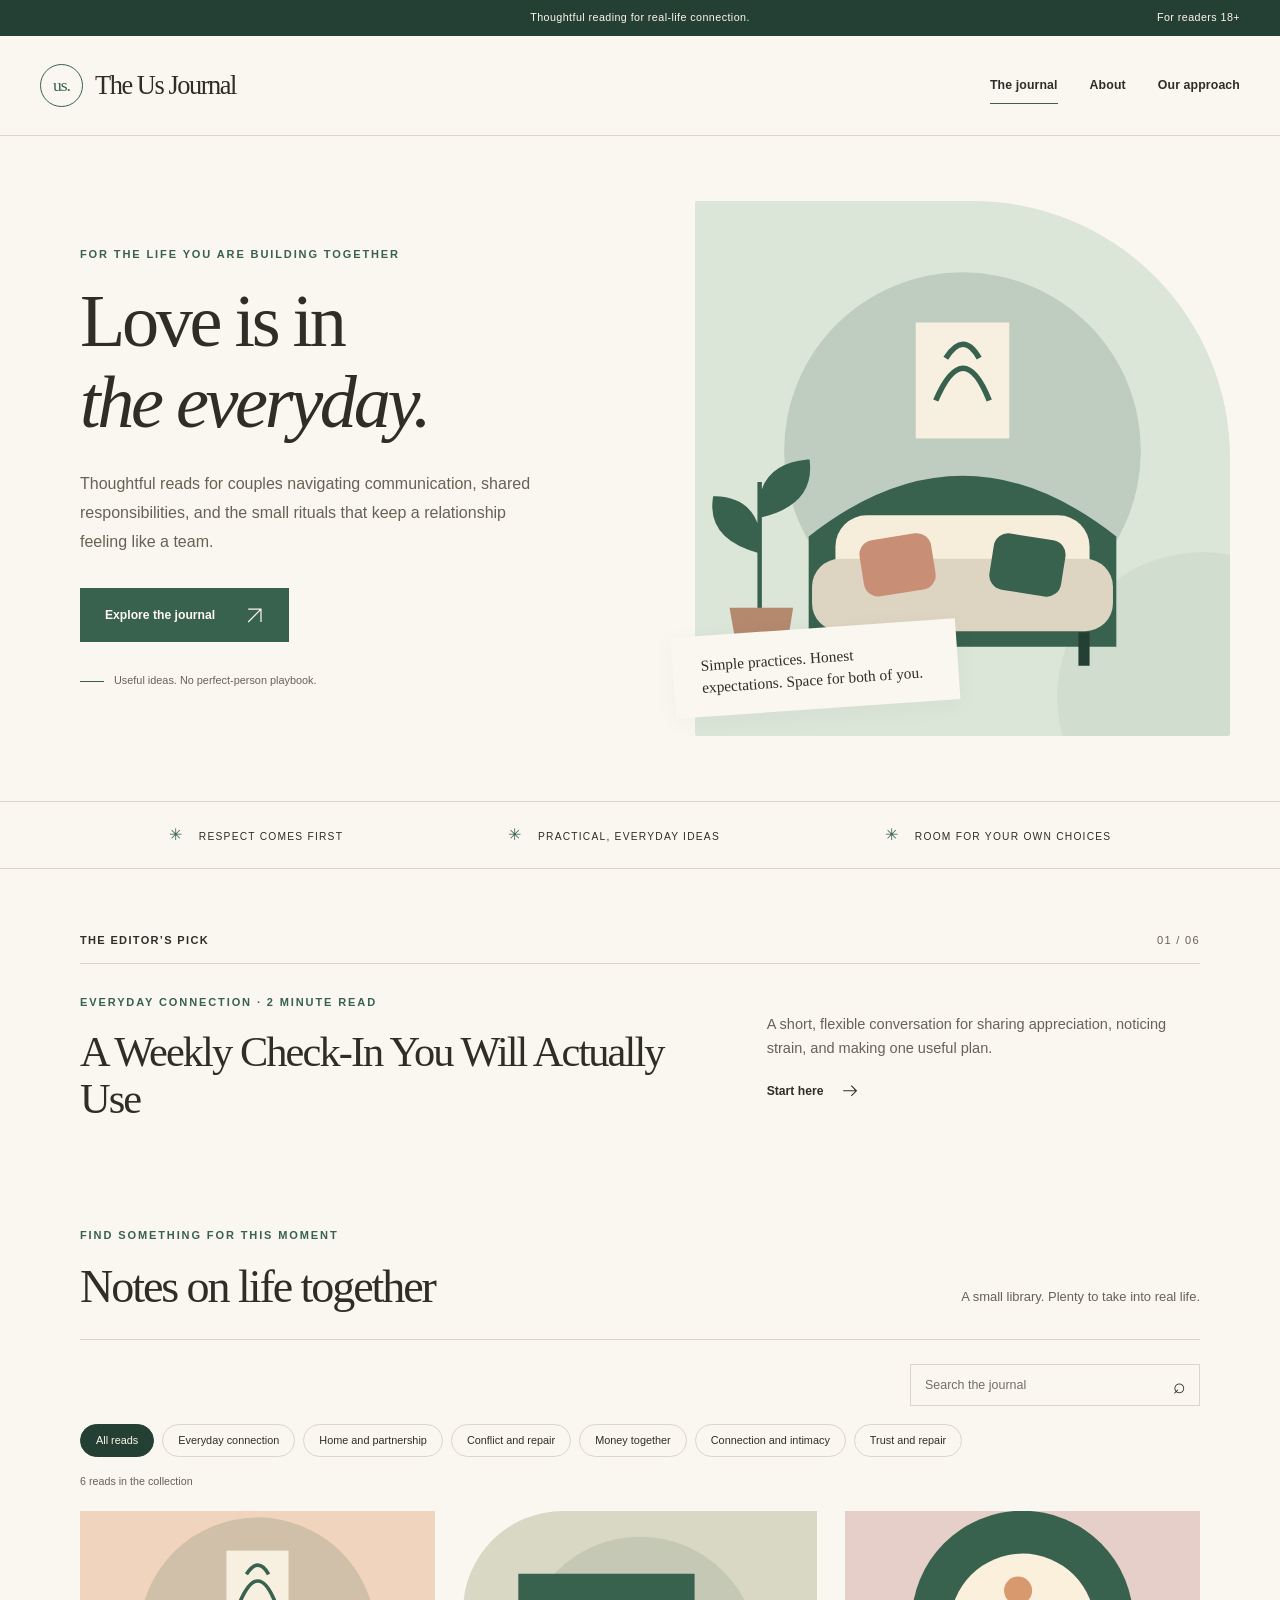
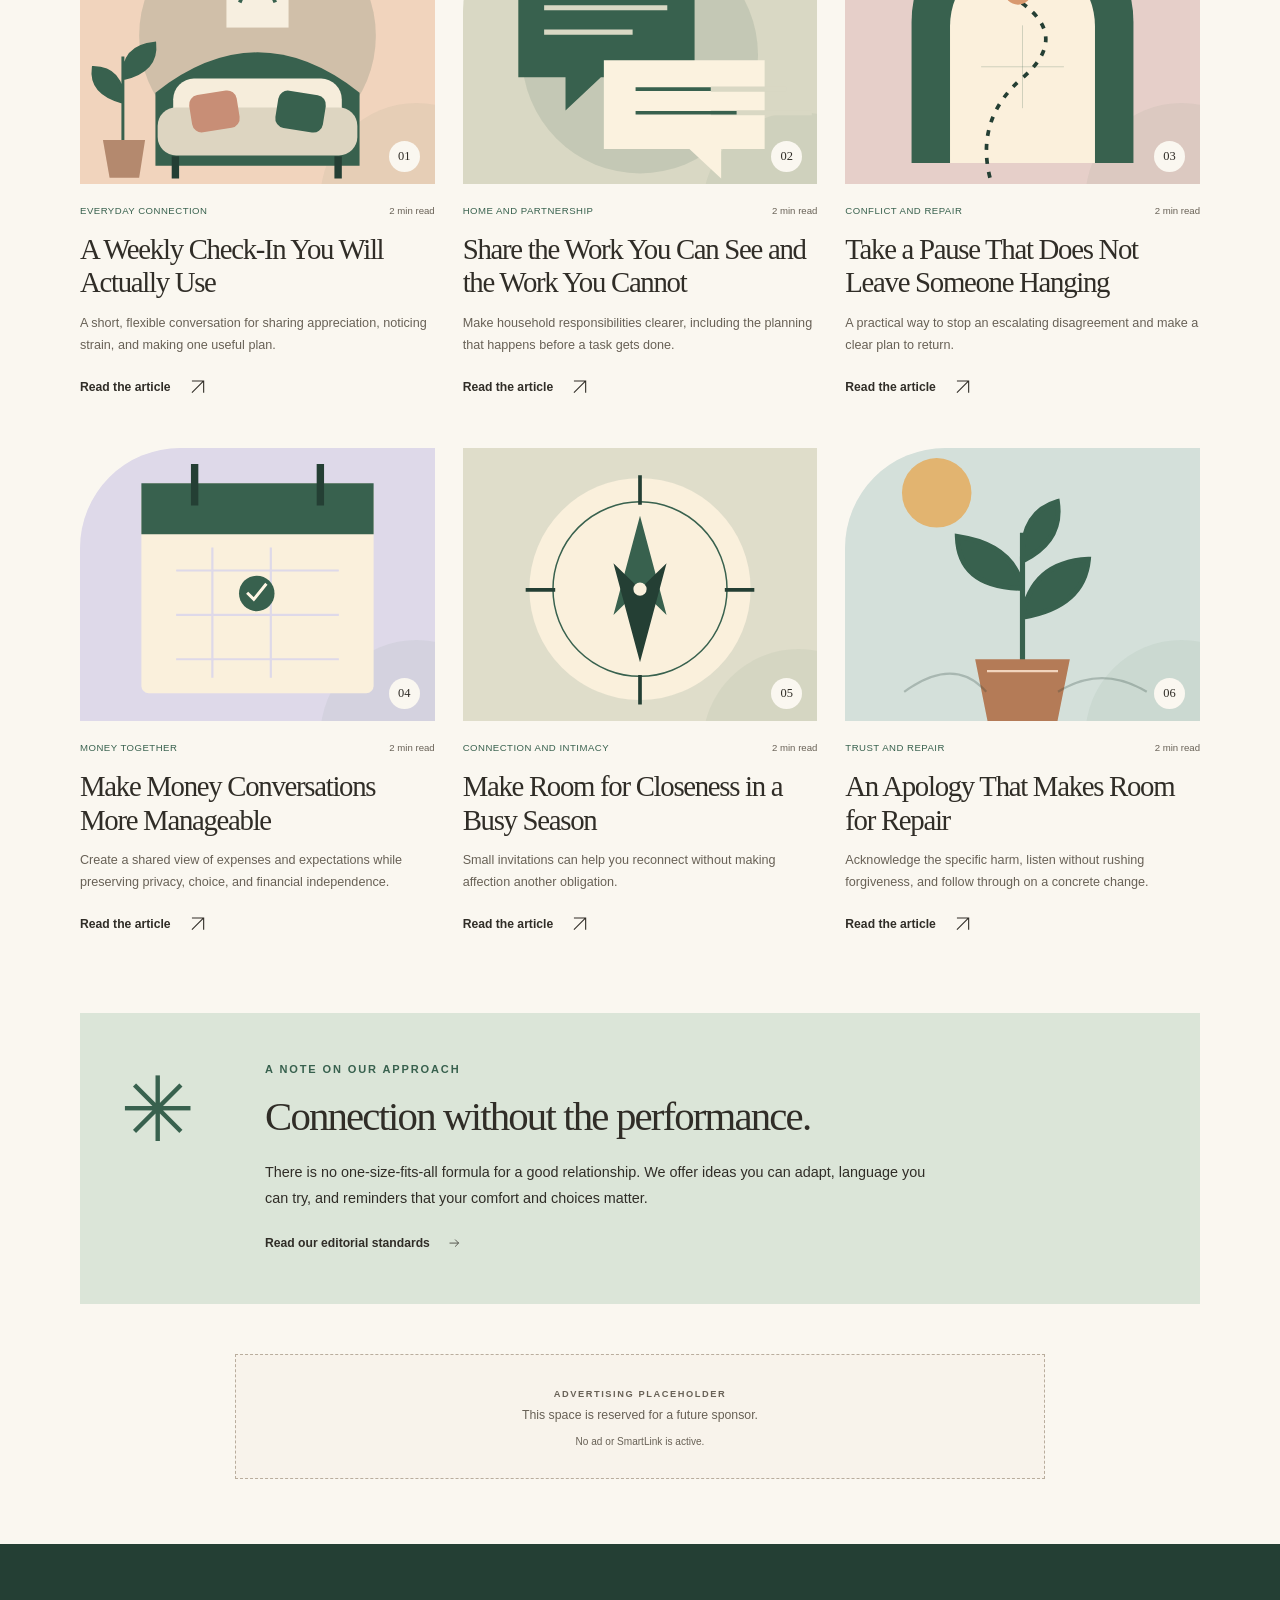
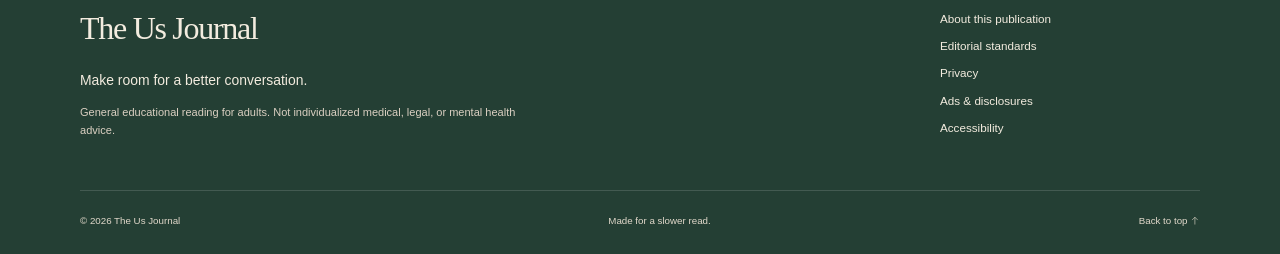
==== index.html @ 5644fdb0 "Publish The Us Journal editorial site" ====
<!doctype html>
<html lang="en-US"><head><meta charset="utf-8"><meta name="viewport" content="width=device-width,initial-scale=1"><title>The Us Journal</title><meta name="description" content="Thoughtful reads for couples navigating communication, shared responsibilities, and the small rituals that keep a relationship feeling like a team."><meta name="theme-color" content="#243f34"><meta name="color-scheme" content="light"><meta property="og:type" content="website"><meta property="og:title" content="The Us Journal"><meta property="og:description" content="Thoughtful reads for couples navigating communication, shared responsibilities, and the small rituals that keep a relationship feeling like a team."><link rel="icon" type="image/svg+xml" href="assets/favicon.svg"><link rel="stylesheet" href="assets/style.css"><script defer src="assets/site.js"></script></head>
<body id="top" class="theme-relationships "><a class="skip-link" href="#main">Skip to content</a><div class="topline">Thoughtful reading for real-life connection.<span>For readers 18+</span></div>
<header class="site-header"><a class="brand" href="index.html" aria-label="The Us Journal home"><span class="brand-mark">us.</span><span>The Us Journal</span></a><button class="menu-toggle" aria-expanded="false" aria-controls="site-nav" type="button">Menu <span aria-hidden="true">+</span></button><nav id="site-nav" aria-label="Main navigation"><a aria-current="page" href="index.html#library">The journal</a><a  href="about.html">About</a><a  href="editorial-standards.html">Our approach</a></nav></header>
<main id="main"><section class="hero"><div class="hero-copy"><p class="eyebrow">For the life you are building together</p><h1>Love is in<br><em>the everyday.</em></h1><p class="hero-intro">Thoughtful reads for couples navigating communication, shared responsibilities, and the small rituals that keep a relationship feeling like a team.</p><a class="button" href="#library">Explore the journal <span aria-hidden="true"><svg class="inline-arrow" viewBox="0 0 24 24" aria-hidden="true" focusable="false"><path d="M4 20L20 4M4 4h16v16" fill="none" stroke="currentColor" stroke-width="1.5"/></svg></span></a><div class="hero-footnote"><span class="tiny-line"></span>Useful ideas. No perfect-person playbook.</div></div><div class="hero-art"><img src="assets/hero.svg" width="480" height="480" alt="A cozy sofa, houseplant, and framed art"><div class="art-note">Simple practices. Honest expectations. Space for both of you.</div></div></section>
<div class="values-strip"><span>Respect comes first</span><span>Practical, everyday ideas</span><span>Room for your own choices</span></div>
<section class="featured wrap"><div class="section-kicker">The editor’s pick <span>01 / 06</span></div><div class="featured-content"><div><p class="eyebrow">Everyday connection · 2 minute read</p><h2><a href="weekly-relationship-check-in.html">A Weekly Check-In You Will Actually Use</a></h2></div><div><p>A short, flexible conversation for sharing appreciation, noticing strain, and making one useful plan.</p><a class="text-link" href="weekly-relationship-check-in.html">Start here <span aria-hidden="true"><svg class="inline-arrow" viewBox="0 0 24 24" aria-hidden="true" focusable="false"><path d="M3 12h18M14 5l7 7-7 7" fill="none" stroke="currentColor" stroke-width="1.5"/></svg></span></a></div></div></section>
<section id="library" class="library-section wrap"><div class="section-heading"><div><p class="eyebrow">Find something for this moment</p><h2>Notes on life together</h2></div><p>A small library. Plenty to take into real life.</p></div><div class="browse-tools" hidden><label class="search-label"><span class="sr-only">Search articles</span><input id="article-search" type="search" placeholder="Search the journal" autocomplete="off"><span aria-hidden="true">⌕</span></label><div class="filters" aria-label="Filter by topic"><button type="button" class="filter is-active" data-filter="all" aria-pressed="true">All reads</button><button type="button" class="filter" data-filter="Everyday connection" aria-pressed="false">Everyday connection</button><button type="button" class="filter" data-filter="Home and partnership" aria-pressed="false">Home and partnership</button><button type="button" class="filter" data-filter="Conflict and repair" aria-pressed="false">Conflict and repair</button><button type="button" class="filter" data-filter="Money together" aria-pressed="false">Money together</button><button type="button" class="filter" data-filter="Connection and intimacy" aria-pressed="false">Connection and intimacy</button><button type="button" class="filter" data-filter="Trust and repair" aria-pressed="false">Trust and repair</button></div></div><p id="result-count" class="result-count" aria-live="polite"></p><div class="article-grid"><article class="article-card" data-category="Everyday connection" data-search="a weekly check-in you will actually use a short, flexible conversation for sharing appreciation, noticing strain, and making one useful plan. everyday connection"><a class="card-art" href="weekly-relationship-check-in.html" tabindex="-1" aria-hidden="true"><img src="assets/art-0.svg" alt="" width="480" height="480" loading="lazy"><span class="card-number">01</span></a><div class="card-text"><div class="card-meta"><span>Everyday connection</span><span>2 min read</span></div><h3><a href="weekly-relationship-check-in.html">A Weekly Check-In You Will Actually Use</a></h3><p>A short, flexible conversation for sharing appreciation, noticing strain, and making one useful plan.</p><a class="text-link" href="weekly-relationship-check-in.html" aria-label="Read A Weekly Check-In You Will Actually Use">Read the article <span aria-hidden="true"><svg class="inline-arrow" viewBox="0 0 24 24" aria-hidden="true" focusable="false"><path d="M4 20L20 4M4 4h16v16" fill="none" stroke="currentColor" stroke-width="1.5"/></svg></span></a></div></article><article class="article-card" data-category="Home and partnership" data-search="share the work you can see and the work you cannot make household responsibilities clearer, including the planning that happens before a task gets done. home and partnership"><a class="card-art" href="fairer-division-of-housework.html" tabindex="-1" aria-hidden="true"><img src="assets/art-1.svg" alt="" width="480" height="480" loading="lazy"><span class="card-number">02</span></a><div class="card-text"><div class="card-meta"><span>Home and partnership</span><span>2 min read</span></div><h3><a href="fairer-division-of-housework.html">Share the Work You Can See and the Work You Cannot</a></h3><p>Make household responsibilities clearer, including the planning that happens before a task gets done.</p><a class="text-link" href="fairer-division-of-housework.html" aria-label="Read Share the Work You Can See and the Work You Cannot">Read the article <span aria-hidden="true"><svg class="inline-arrow" viewBox="0 0 24 24" aria-hidden="true" focusable="false"><path d="M4 20L20 4M4 4h16v16" fill="none" stroke="currentColor" stroke-width="1.5"/></svg></span></a></div></article><article class="article-card" data-category="Conflict and repair" data-search="take a pause that does not leave someone hanging a practical way to stop an escalating disagreement and make a clear plan to return. conflict and repair"><a class="card-art" href="pause-an-argument-with-a-return-plan.html" tabindex="-1" aria-hidden="true"><img src="assets/art-2.svg" alt="" width="480" height="480" loading="lazy"><span class="card-number">03</span></a><div class="card-text"><div class="card-meta"><span>Conflict and repair</span><span>2 min read</span></div><h3><a href="pause-an-argument-with-a-return-plan.html">Take a Pause That Does Not Leave Someone Hanging</a></h3><p>A practical way to stop an escalating disagreement and make a clear plan to return.</p><a class="text-link" href="pause-an-argument-with-a-return-plan.html" aria-label="Read Take a Pause That Does Not Leave Someone Hanging">Read the article <span aria-hidden="true"><svg class="inline-arrow" viewBox="0 0 24 24" aria-hidden="true" focusable="false"><path d="M4 20L20 4M4 4h16v16" fill="none" stroke="currentColor" stroke-width="1.5"/></svg></span></a></div></article><article class="article-card" data-category="Money together" data-search="make money conversations more manageable create a shared view of expenses and expectations while preserving privacy, choice, and financial independence. money together"><a class="card-art" href="money-conversation-without-surprises.html" tabindex="-1" aria-hidden="true"><img src="assets/art-3.svg" alt="" width="480" height="480" loading="lazy"><span class="card-number">04</span></a><div class="card-text"><div class="card-meta"><span>Money together</span><span>2 min read</span></div><h3><a href="money-conversation-without-surprises.html">Make Money Conversations More Manageable</a></h3><p>Create a shared view of expenses and expectations while preserving privacy, choice, and financial independence.</p><a class="text-link" href="money-conversation-without-surprises.html" aria-label="Read Make Money Conversations More Manageable">Read the article <span aria-hidden="true"><svg class="inline-arrow" viewBox="0 0 24 24" aria-hidden="true" focusable="false"><path d="M4 20L20 4M4 4h16v16" fill="none" stroke="currentColor" stroke-width="1.5"/></svg></span></a></div></article><article class="article-card" data-category="Connection and intimacy" data-search="make room for closeness in a busy season small invitations can help you reconnect without making affection another obligation. connection and intimacy"><a class="card-art" href="make-room-for-closeness.html" tabindex="-1" aria-hidden="true"><img src="assets/art-4.svg" alt="" width="480" height="480" loading="lazy"><span class="card-number">05</span></a><div class="card-text"><div class="card-meta"><span>Connection and intimacy</span><span>2 min read</span></div><h3><a href="make-room-for-closeness.html">Make Room for Closeness in a Busy Season</a></h3><p>Small invitations can help you reconnect without making affection another obligation.</p><a class="text-link" href="make-room-for-closeness.html" aria-label="Read Make Room for Closeness in a Busy Season">Read the article <span aria-hidden="true"><svg class="inline-arrow" viewBox="0 0 24 24" aria-hidden="true" focusable="false"><path d="M4 20L20 4M4 4h16v16" fill="none" stroke="currentColor" stroke-width="1.5"/></svg></span></a></div></article><article class="article-card" data-category="Trust and repair" data-search="an apology that makes room for repair acknowledge the specific harm, listen without rushing forgiveness, and follow through on a concrete change. trust and repair"><a class="card-art" href="apology-that-leads-to-repair.html" tabindex="-1" aria-hidden="true"><img src="assets/art-5.svg" alt="" width="480" height="480" loading="lazy"><span class="card-number">06</span></a><div class="card-text"><div class="card-meta"><span>Trust and repair</span><span>2 min read</span></div><h3><a href="apology-that-leads-to-repair.html">An Apology That Makes Room for Repair</a></h3><p>Acknowledge the specific harm, listen without rushing forgiveness, and follow through on a concrete change.</p><a class="text-link" href="apology-that-leads-to-repair.html" aria-label="Read An Apology That Makes Room for Repair">Read the article <span aria-hidden="true"><svg class="inline-arrow" viewBox="0 0 24 24" aria-hidden="true" focusable="false"><path d="M4 20L20 4M4 4h16v16" fill="none" stroke="currentColor" stroke-width="1.5"/></svg></span></a></div></article></div><p class="no-results" hidden>No matches yet. Try another word or choose “All reads.”</p></section>
<section class="editor-note wrap"><span class="note-symbol" aria-hidden="true">✳</span><div><p class="eyebrow">A note on our approach</p><h2>Connection without the performance.</h2><p>There is no one-size-fits-all formula for a good relationship. We offer ideas you can adapt, language you can try, and reminders that your comfort and choices matter.</p><a class="text-link" href="editorial-standards.html">Read our editorial standards <svg class="inline-arrow" viewBox="0 0 24 24" aria-hidden="true" focusable="false"><path d="M3 12h18M14 5l7 7-7 7" fill="none" stroke="currentColor" stroke-width="1.5"/></svg></a></div></section><div class="wrap"><aside class="ad-placeholder" aria-label="Inactive advertising placeholder"><span class="eyebrow">Advertising placeholder</span><p>This space is reserved for a future sponsor.</p><small>No ad or SmartLink is active.</small></aside></div></main>
<footer class="site-footer"><div><a class="footer-brand" href="index.html">The Us Journal</a><p>Make room for a better conversation.</p><p class="small">General educational reading for adults. Not individualized medical, legal, or mental health advice.</p></div><nav aria-label="Footer navigation"><a href="about.html">About this publication</a><a href="editorial-standards.html">Editorial standards</a><a href="privacy.html">Privacy</a><a href="disclosures.html">Ads & disclosures</a><a href="accessibility.html">Accessibility</a></nav><div class="footer-bottom"><span>© 2026 The Us Journal</span><span>Made for a slower read.</span><a href="#top" class="back-top">Back to top <svg class="inline-arrow" viewBox="0 0 24 24" aria-hidden="true" focusable="false"><path d="M12 21V3M5 10l7-7 7 7" fill="none" stroke="currentColor" stroke-width="1.5"/></svg></a></div></footer></body></html>
---- assets/style.css ----
*{box-sizing:border-box}html{scroll-behavior:smooth;scroll-padding-top:35px}body{margin:0;background:#faf7f0;color:#302d27;font-family:Arial,Helvetica,sans-serif;font-size:16px;line-height:1.65;-webkit-font-smoothing:antialiased;--accent:#ae402d;--dark:#482e27;--pale:#f1ddd0;--line:#ddd5c9;--paper:#faf7f0;--muted:#686156}.theme-relationships{--accent:#38614e;--dark:#243f34;--pale:#dbe5d8}.theme-stories{--accent:#725030;--dark:#252d44;--pale:#e8d9c6}a{color:inherit;text-decoration:none}button,input{font:inherit}button,a,input{touch-action:manipulation}button{cursor:pointer}img{display:block;max-width:100%;height:auto}button:focus-visible,a:focus-visible,input:focus-visible{outline:3px solid var(--accent);outline-offset:5px}button[hidden],[hidden]{display:none!important}.wrap{max-width:1200px;margin-left:auto;margin-right:auto;padding-left:40px;padding-right:40px}.eyebrow{text-transform:uppercase;font-size:.69rem;letter-spacing:.17em;font-weight:700;line-height:1.6;margin:0 0 17px;color:var(--accent)}h1,h2,h3,p{margin-top:0}h1,h2,h3{font-family:Georgia,'Times New Roman',serif;font-weight:400;line-height:1.1;letter-spacing:-.045em}h1{font-size:clamp(3.3rem,5.8vw,5.9rem);margin-bottom:26px}h2{font-size:clamp(2.15rem,3.6vw,3.5rem)}h3{font-size:1.8rem;line-height:1.17}em{font-weight:400}p{margin-bottom:1.2em}.small{font-size:.8rem}.sr-only{position:absolute;width:1px;height:1px;overflow:hidden;clip:rect(0,0,0,0);white-space:nowrap}.skip-link{position:fixed;top:-100px;left:15px;background:var(--dark);color:white;padding:14px 24px;z-index:100}.skip-link:focus{top:10px}.topline{padding:9px 40px;background:var(--dark);color:#fff7e9;text-align:center;font-size:.67rem;letter-spacing:.04em}.topline span{position:absolute;right:40px}.site-header{display:flex;justify-content:space-between;align-items:center;max-width:1440px;margin:auto;gap:30px;padding:28px 40px;border-bottom:1px solid var(--line)}.brand{font-family:Georgia,serif;font-size:1.65rem;letter-spacing:-.055em;display:flex;align-items:center;gap:12px;line-height:1.1}.brand-mark{display:grid;place-items:center;width:43px;height:43px;border:1px solid var(--accent);border-radius:50%;font-size:1.1rem;color:var(--accent);letter-spacing:-.06em}.site-header nav{display:flex;gap:32px;font-size:.77rem;font-weight:600;letter-spacing:.01em}.site-header nav a{padding:8px 0;border-bottom:1px solid transparent}.site-header nav a:hover,.site-header nav a[aria-current=page]{border-color:var(--accent)}.menu-toggle{display:none;background:none;border:0;padding:10px 0;color:inherit}.hero{max-width:1440px;margin:auto;display:grid;grid-template-columns:1.15fr 1fr;align-items:center;min-height:665px}.hero-copy{padding:65px 45px 65px max(40px,calc((100vw - 1200px)/2 + 40px))}.hero-intro{max-width:470px;font-size:1rem;line-height:1.8;color:var(--muted);margin-bottom:32px}.button{display:inline-flex;gap:30px;align-items:center;justify-content:space-between;background:var(--accent);color:#fff8ee;font-size:.76rem;font-weight:600;padding:16px 24px;border:1px solid transparent}.button:hover{background:var(--dark)}.button span{font-size:1.2rem;line-height:1}.hero-footnote{font-size:.68rem;color:var(--muted);margin-top:30px;display:flex;align-items:center;gap:10px}.tiny-line{width:24px;border-top:1px solid var(--accent)}.hero-art{padding:36px 50px 36px 10px;position:relative}.hero-art img{width:100%;max-width:540px;border-radius:48% 48% 3px 3px}.art-note{position:absolute;bottom:63px;left:-12px;background:var(--paper);box-shadow:0 5px 25px #302d270a;padding:19px 28px;font-family:Georgia,serif;font-size:.96rem;max-width:285px;transform:rotate(-4deg);line-height:1.4}.theme-relationships .hero-art img{border-radius:2px 48% 2px 2px}.theme-stories .hero{background:var(--dark);color:#fff5e4}.theme-stories .hero-copy{padding-top:75px;padding-bottom:75px}.theme-stories .hero .eyebrow{color:#e3b67e}.theme-stories .hero-intro,.theme-stories .hero-footnote{color:#ddd8d1}.theme-stories .hero .button{background:#dfb984;color:#252d44}.theme-stories .hero .button:hover{background:#f3d5ad}.theme-stories .hero .tiny-line{border-color:#dfb984}.theme-stories .hero-art{padding-right:55px;padding-left:25px}.theme-stories .hero-art img{border-radius:48% 48% 0 0}.theme-stories .art-note{color:var(--dark);left:0}.values-strip{border-top:1px solid var(--line);border-bottom:1px solid var(--line);display:flex;justify-content:space-evenly;padding:20px 24px;gap:20px;text-transform:uppercase;font-size:.64rem;letter-spacing:.12em}.values-strip span:before{content:'✳';margin-right:16px;color:var(--accent);font-size:1rem}.featured{padding-top:62px;padding-bottom:60px}.section-kicker{display:flex;justify-content:space-between;font-size:.69rem;text-transform:uppercase;letter-spacing:.12em;font-weight:bold;border-bottom:1px solid var(--line);padding-bottom:14px;margin-bottom:30px}.section-kicker span{color:var(--muted);font-weight:normal}.featured-content{display:grid;grid-template-columns:1.4fr 1fr;gap:80px;align-items:center}.featured h2{margin-bottom:0;font-size:2.65rem}.featured h2 a:hover,.next-read h2 a:hover{color:var(--accent)}.featured-content>div:last-child>p{font-size:.91rem;color:var(--muted)}.text-link{display:inline-flex;align-items:center;gap:18px;font-size:.76rem;font-weight:600;line-height:1.5}.text-link:hover{text-decoration:underline;text-underline-offset:5px}.text-link span{font-size:1.1rem}.library-section{padding-top:45px;padding-bottom:75px}.section-heading{display:flex;align-items:end;justify-content:space-between;gap:35px;margin-bottom:26px}.section-heading h2{margin-bottom:0}.section-heading>p{font-size:.81rem;color:var(--muted);max-width:240px;margin-bottom:5px}.browse-tools{display:flex;flex-direction:column;gap:18px;border-top:1px solid var(--line);padding-top:24px}.search-label{width:290px;position:relative;align-self:flex-end}.search-label input{appearance:none;width:100%;background:transparent;border:1px solid var(--line);border-radius:0;padding:10px 38px 10px 14px;font-size:.78rem;color:inherit}.search-label input::placeholder{color:#736e63;opacity:1}.search-label>span:last-child{position:absolute;right:14px;top:5px;font-size:1.3rem}.filters{display:flex;gap:8px;flex-wrap:wrap}.filter{padding:8px 15px;background:transparent;border:1px solid var(--line);border-radius:30px;font-size:.68rem;line-height:1.4;color:inherit}.filter:hover{border-color:var(--accent)}.filter.is-active{background:var(--dark);border-color:var(--dark);color:#fff7e9}.result-count{font-size:.67rem;color:var(--muted);min-height:1.1em;margin:16px 0 20px}.article-grid{display:grid;grid-template-columns:repeat(3,1fr);gap:48px 28px}.article-card{min-width:0}.card-art{display:block;position:relative;overflow:hidden;aspect-ratio:1.3}.card-art img{width:100%;height:100%;object-fit:cover;transition:transform .4s}.card-art:hover img{transform:scale(1.035)}.article-card:nth-child(3n+2) .card-art img{object-position:50% 39%}.article-card:nth-child(2n) .card-art{border-radius:100px 0 0 0}.card-number{position:absolute;right:15px;bottom:12px;background:var(--paper);border-radius:50%;width:31px;height:31px;font-family:Georgia,serif;font-size:.78rem;display:grid;place-items:center}.card-text{padding-top:19px}.card-meta{display:flex;justify-content:space-between;gap:12px;font-size:.6rem;text-transform:uppercase;letter-spacing:.05em;color:var(--accent);margin-bottom:14px}.card-meta span:last-child{white-space:nowrap;color:var(--muted);text-transform:none;letter-spacing:0}.card-text h3{margin-bottom:13px}.card-text h3 a:hover{color:var(--accent)}.card-text>p{font-size:.79rem;line-height:1.7;color:var(--muted);margin-bottom:17px}.no-results{padding:40px;border:1px solid var(--line)}.editor-note{display:grid;grid-template-columns:110px 1fr;gap:35px;background:var(--pale);padding-top:48px;padding-bottom:48px;margin-bottom:50px;max-width:1120px}.note-symbol{font-size:5.6rem;line-height:1.1;color:var(--accent)}.editor-note h2{font-size:2.55rem;margin-bottom:20px}.editor-note p:not(.eyebrow){font-size:.9rem;max-width:680px;line-height:1.8}.ad-placeholder{margin:35px auto 65px;border:1px dashed #b9ad9d;max-width:810px;text-align:center;padding:24px 25px;color:var(--muted);background:#ede7dc42}.ad-placeholder .eyebrow{margin-bottom:7px;color:var(--muted);font-size:.58rem}.ad-placeholder p{margin:0 0 2px;font-size:.77rem}.ad-placeholder small{font-size:.63rem}.site-footer{padding:58px max(40px,calc((100vw - 1120px)/2)) 25px;background:var(--dark);color:#f3ecdf;display:grid;grid-template-columns:1fr 260px;gap:40px 100px}.footer-brand{font-family:Georgia,serif;font-size:2rem;letter-spacing:-.04em;display:inline-block;margin-bottom:14px}.site-footer p{font-size:.87rem;margin-bottom:11px}.site-footer .small{font-size:.69rem;color:#dbd0c2;max-width:470px}.site-footer nav{display:grid;gap:8px;align-content:start;font-size:.73rem;padding-top:7px}.site-footer a:hover{text-decoration:underline;text-underline-offset:4px}.footer-bottom{grid-column:1/-1;border-top:1px solid #ffffff24;padding-top:22px;display:flex;justify-content:space-between;gap:20px;font-size:.61rem;color:#e2d9cb}.article-top{max-width:1000px;text-align:center;padding-top:45px;padding-bottom:45px}.article-top>.text-link{display:flex;margin-bottom:43px;font-size:.67rem;color:var(--muted);width:fit-content}.article-top h1{font-size:clamp(2.7rem,5vw,4.7rem);margin:0 auto 25px;max-width:900px}.article-deck{font-size:1.07rem;line-height:1.7;color:var(--muted);max-width:690px;margin:0 auto 25px}.article-byline{display:flex;justify-content:center;gap:24px;font-size:.66rem;color:var(--muted)}.article-banner{display:grid;grid-template-columns:1fr 1fr;padding:0;max-width:900px;height:260px;overflow:hidden;background:var(--pale);margin-bottom:55px}.article-banner img{width:100%;height:260px;object-fit:cover;object-position:50% 55%}.article-banner>div{padding:45px 35px;align-self:center}.article-banner>div>p{font-size:2rem;font-family:Georgia,serif;line-height:1.15;letter-spacing:-.03em;margin-bottom:0}.article-layout{display:grid;grid-template-columns:210px minmax(0,670px);gap:65px;max-width:1120px}.article-aside{position:sticky;top:30px;align-self:start;display:flex;flex-direction:column;gap:13px;padding-top:12px;font-size:.72rem;color:var(--muted);line-height:1.6}.article-aside .eyebrow{font-size:.61rem;margin-bottom:0}.article-aside>a:hover{color:var(--accent);text-decoration:underline}.copy-link{margin-top:15px;align-self:start;border:1px solid var(--line);background:none;padding:9px 14px;font-size:.67rem;color:inherit}.copy-status{font-size:.64rem;min-height:1.1em}.prose{font-family:Georgia,'Times New Roman',serif;font-size:1.12rem;line-height:1.88}.prose h2{font-size:1.9rem;line-height:1.25;margin:36px 0 18px;letter-spacing:-.035em}.prose section:first-child h2{margin-top:0}.prose p{margin-bottom:1.4em}.prose ul{padding-left:24px;margin-bottom:1.4em}.prose li{padding-left:6px;margin-bottom:12px}.takeaway{border-left:3px solid var(--accent);padding:25px 27px;background:var(--pale);margin:40px 0}.takeaway p:last-child{margin-bottom:0;font-size:1.1rem;line-height:1.7}.takeaway .eyebrow{font-family:Arial,sans-serif;margin-bottom:12px}.article-end{border-top:1px solid var(--line);margin-top:40px;padding-top:25px;display:flex;gap:20px;color:var(--muted)}.article-end>span{font-size:1.8rem;color:var(--accent)}.article-end p{font-family:Arial,sans-serif;font-size:.7rem;line-height:1.7}.next-read{max-width:900px;padding-top:35px;padding-bottom:25px;margin-top:35px;border-top:1px solid var(--line)}.next-read h2{font-size:2.2rem;max-width:700px;margin-bottom:20px}.next-read p:last-child{font-size:.86rem;color:var(--muted);max-width:650px}.reading-progress{height:3px;position:fixed;top:0;left:0;right:0;z-index:20}.reading-progress span{height:100%;display:block;width:0;background:var(--accent)}.info-page{max-width:850px;padding-top:75px;padding-bottom:80px}.info-page h1{font-size:clamp(3rem,5vw,4.4rem);margin-bottom:45px}.info-page .prose{font-size:1.06rem}.info-page>.text-link{margin-top:35px}
@media(min-width:1441px){.hero-copy{padding-left:160px}.site-footer{padding-left:calc((100vw - 1120px)/2);padding-right:calc((100vw - 1120px)/2)}}
@media(max-width:1050px){.hero{min-height:560px}.hero-copy{padding:45px 30px}.hero-art{padding:30px 30px 30px 0}.hero h1{font-size:4rem}.art-note{max-width:235px;font-size:.82rem;padding:17px 21px;bottom:45px}.theme-stories .hero-art{padding-right:30px}.featured-content{gap:40px}.article-grid{gap:40px 22px}.card-text h3{font-size:1.6rem}.site-footer{gap:45px}.article-layout{gap:35px;grid-template-columns:170px minmax(0,1fr)}.article-banner{margin-left:40px;margin-right:40px}.editor-note{margin-left:40px;margin-right:40px}.site-header nav{gap:22px}}
@media(max-width:760px){.wrap{padding-left:24px;padding-right:24px}.topline{padding:8px 12px;font-size:.59rem}.topline span{display:none}.site-header{padding:21px 24px;flex-wrap:wrap;gap:18px;position:relative}.brand{font-size:1.43rem}.brand-mark{width:35px;height:35px;font-size:.92rem}.site-header nav{width:100%;justify-content:space-between;border-top:1px solid var(--line);padding-top:13px;font-size:.72rem;gap:14px}.js-enabled .menu-toggle{display:block;font-size:.72rem}.menu-toggle span{font-size:1rem;margin-left:8px}.js-enabled .site-header nav{display:none}.js-enabled .site-header nav.is-open{display:flex}.hero{grid-template-columns:1fr;min-height:0}.hero-copy{padding:48px 24px 28px}.hero h1{font-size:clamp(3.3rem,10.4vw,5rem);margin-bottom:23px}.hero-intro{font-size:.93rem;max-width:540px;margin-bottom:25px}.hero .eyebrow{font-size:.61rem}.hero-footnote{margin-top:22px}.hero-art{padding:10px 35px 50px 55px;max-width:570px;width:100%;justify-self:center}.hero-art img{max-height:420px;object-fit:cover;object-position:50% 60%}.art-note{bottom:35px;left:24px;max-width:238px;padding:16px 21px}.theme-stories .hero-copy{padding-top:45px;padding-bottom:25px}.theme-stories .hero-art{padding:15px 35px 45px 55px}.theme-stories .art-note{left:24px}.values-strip{justify-content:space-around;padding:16px 12px;gap:12px;font-size:.51rem;letter-spacing:.02em}.values-strip span:before{display:none}.featured{padding-top:38px;padding-bottom:33px}.featured-content{grid-template-columns:1fr;gap:22px}.featured h2{font-size:2.2rem}.featured .eyebrow{font-size:.59rem;margin-bottom:12px}.featured-content>div:last-child>p{font-size:.84rem}.section-kicker{font-size:.6rem;margin-bottom:25px}.section-heading{display:block;margin-bottom:22px}.section-heading h2{font-size:2.5rem}.section-heading>p{max-width:none;margin-top:16px;margin-bottom:0;font-size:.75rem}.library-section{padding-top:30px;padding-bottom:45px}.search-label{width:100%;align-self:auto}.filters{gap:7px}.filter{padding:8px 12px;font-size:.63rem}.article-grid{grid-template-columns:repeat(2,1fr);gap:35px 18px}.card-text h3{font-size:1.47rem}.card-text>p{font-size:.72rem}.card-meta{display:block;font-size:.56rem;margin-bottom:10px}.card-meta span{display:block}.card-meta span:last-child{margin-top:3px}.card-text{padding-top:14px}.article-card:nth-child(2n) .card-art{border-radius:65px 0 0 0}.text-link{font-size:.71rem;gap:12px}.editor-note{margin-left:24px;margin-right:24px;padding:32px 25px;grid-template-columns:1fr;gap:17px;margin-bottom:35px}.note-symbol{font-size:3.5rem}.editor-note h2{font-size:2rem}.editor-note p:not(.eyebrow){font-size:.82rem}.editor-note .eyebrow{font-size:.61rem}.ad-placeholder{margin-top:20px;margin-bottom:45px;padding:22px 14px}.ad-placeholder p{font-size:.7rem}.site-footer{padding:40px 24px 25px;grid-template-columns:1fr;gap:27px}.site-footer nav{grid-template-columns:1fr 1fr;gap:10px 20px;font-size:.68rem}.footer-brand{font-size:1.8rem}.footer-bottom{font-size:.57rem;flex-wrap:wrap;gap:14px}.footer-bottom>span:nth-child(2){display:none}.article-top{padding-top:28px;padding-bottom:32px}.article-top>.text-link{margin-bottom:30px}.article-top h1{font-size:2.8rem}.article-top .eyebrow{font-size:.6rem}.article-deck{font-size:.94rem;line-height:1.75}.article-byline{font-size:.59rem;gap:12px;flex-wrap:wrap}.article-banner{margin-left:24px;margin-right:24px;height:190px;padding:0;margin-bottom:30px}.article-banner img{height:190px}.article-banner>div{padding:20px 16px}.article-banner>div>p{font-size:1.4rem}.article-banner .eyebrow{font-size:.5rem;margin-bottom:10px}.article-layout{display:flex;flex-direction:column;gap:20px}.article-aside{position:static;width:100%;padding:0 0 20px;display:flex;gap:9px;border-bottom:1px solid var(--line);font-size:.68rem}.article-aside>.eyebrow{margin-bottom:3px}.article-aside .copy-link{margin-top:6px}.copy-status{min-height:0}.article-aside>p:not(.eyebrow){font-size:.69rem;margin-bottom:0}.theme-stories .article-aside>p:not(.eyebrow) br{display:none}.prose{font-size:1.07rem;line-height:1.85}.prose h2{font-size:1.78rem;margin-top:30px}.takeaway{padding:21px;margin:32px 0}.takeaway p:last-child{font-size:1rem}.next-read{margin-left:24px;margin-right:24px;padding-left:0;padding-right:0;margin-top:15px;padding-top:30px}.next-read h2{font-size:1.9rem}.next-read p:last-child{font-size:.78rem}.info-page{padding-top:45px;padding-bottom:50px}.info-page h1{font-size:3rem;margin-bottom:35px}.info-page .prose{font-size:1rem}}
@media(max-width:390px){.brand{font-size:1.28rem;gap:8px}.brand-mark{width:32px;height:32px}.site-header{padding-left:20px;padding-right:20px}.hero h1{font-size:3.3rem}.article-grid{grid-template-columns:1fr;gap:35px}.card-art{aspect-ratio:1.6}.card-meta{display:flex}.card-meta span:last-child{margin-top:0}.card-text h3{font-size:1.8rem}.card-text>p{font-size:.81rem}.article-banner>div>p{font-size:1.2rem}.article-top h1{font-size:2.5rem}.values-strip{font-size:.48rem}}
@media(prefers-reduced-motion:reduce){html{scroll-behavior:auto}*,*:before,*:after{transition:none!important;animation:none!important}}
@media print{.site-header,.topline,.article-aside,.ad-placeholder,.site-footer,.reading-progress,.next-read,.article-banner,.article-top>.text-link{display:none!important}.article-layout{display:block}.article-top{padding:0}.article-top h1{font-size:30pt}.prose{font-size:12pt;line-height:1.6}.wrap{max-width:none;padding:0}.article-end{break-inside:avoid}a{text-decoration:none;color:black}}

.inline-arrow{display:inline-block;width:1em;height:1em;vertical-align:-.14em;flex-shrink:0}
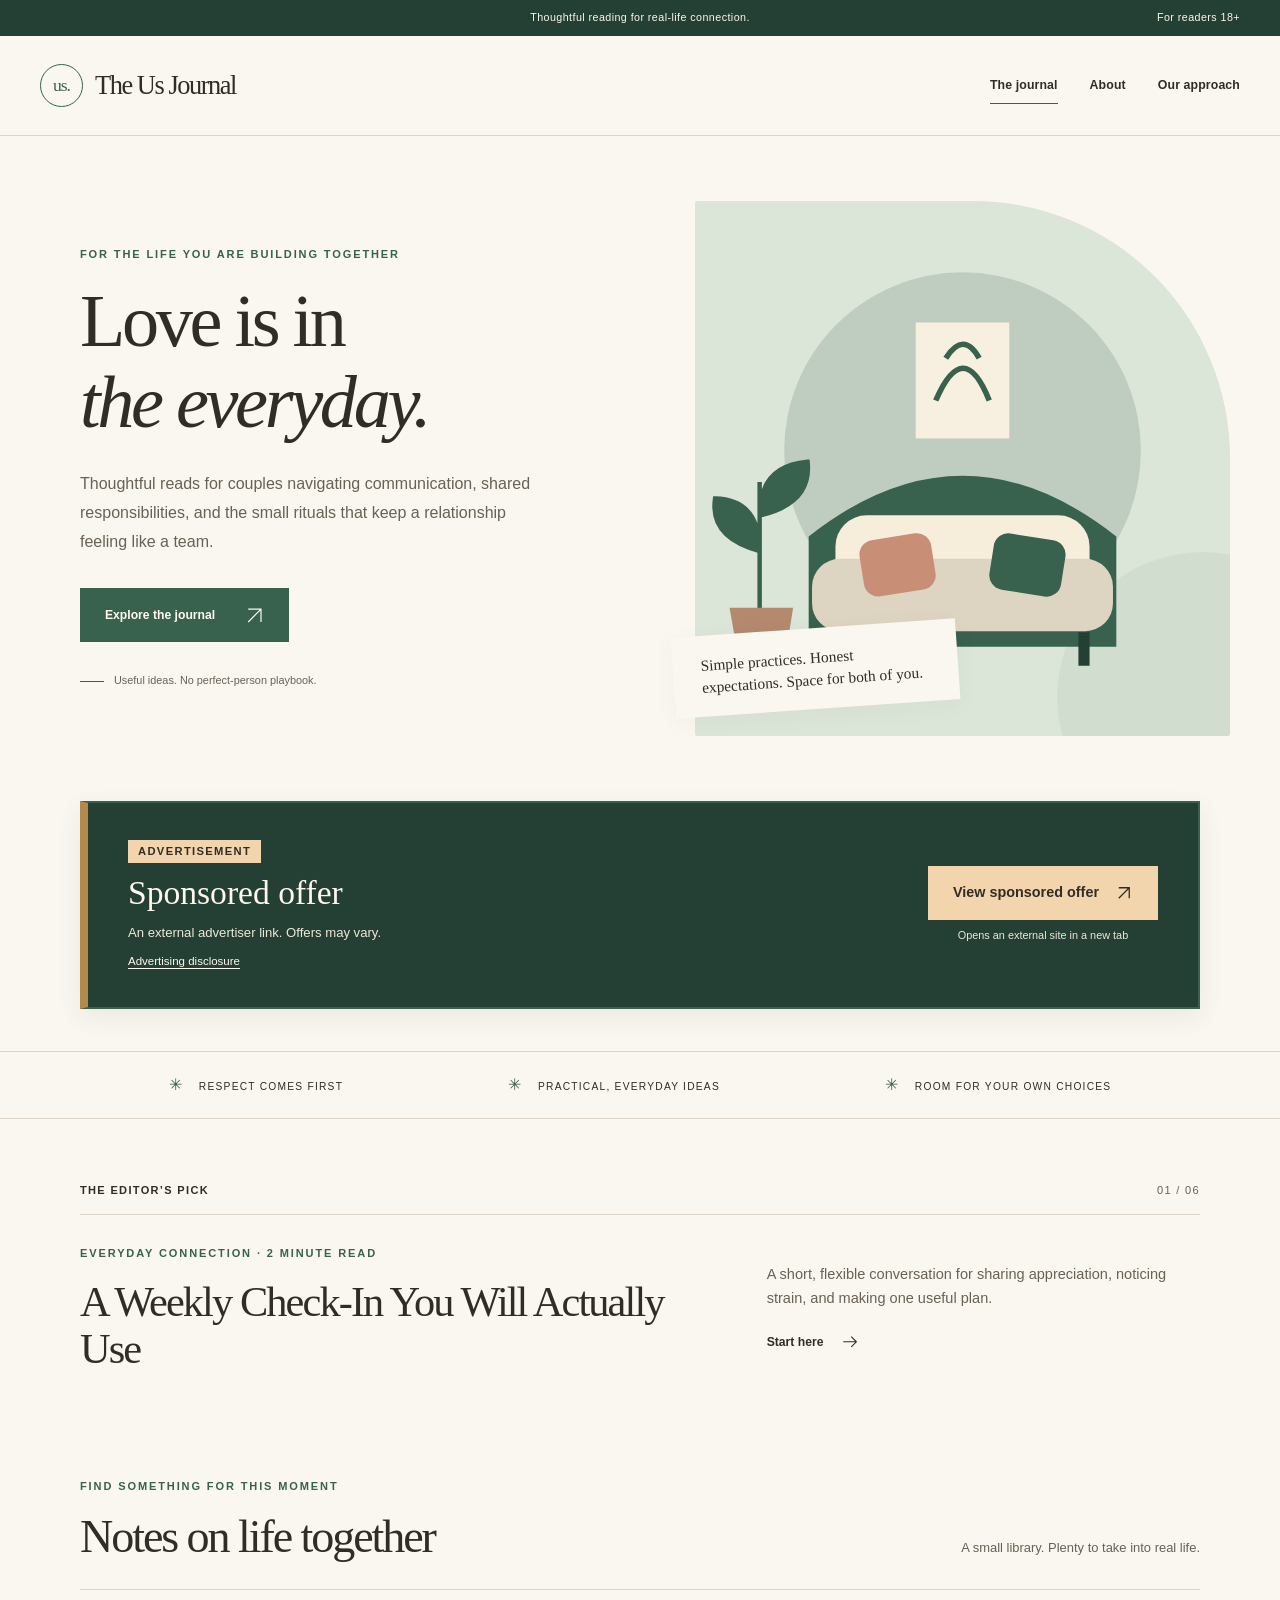
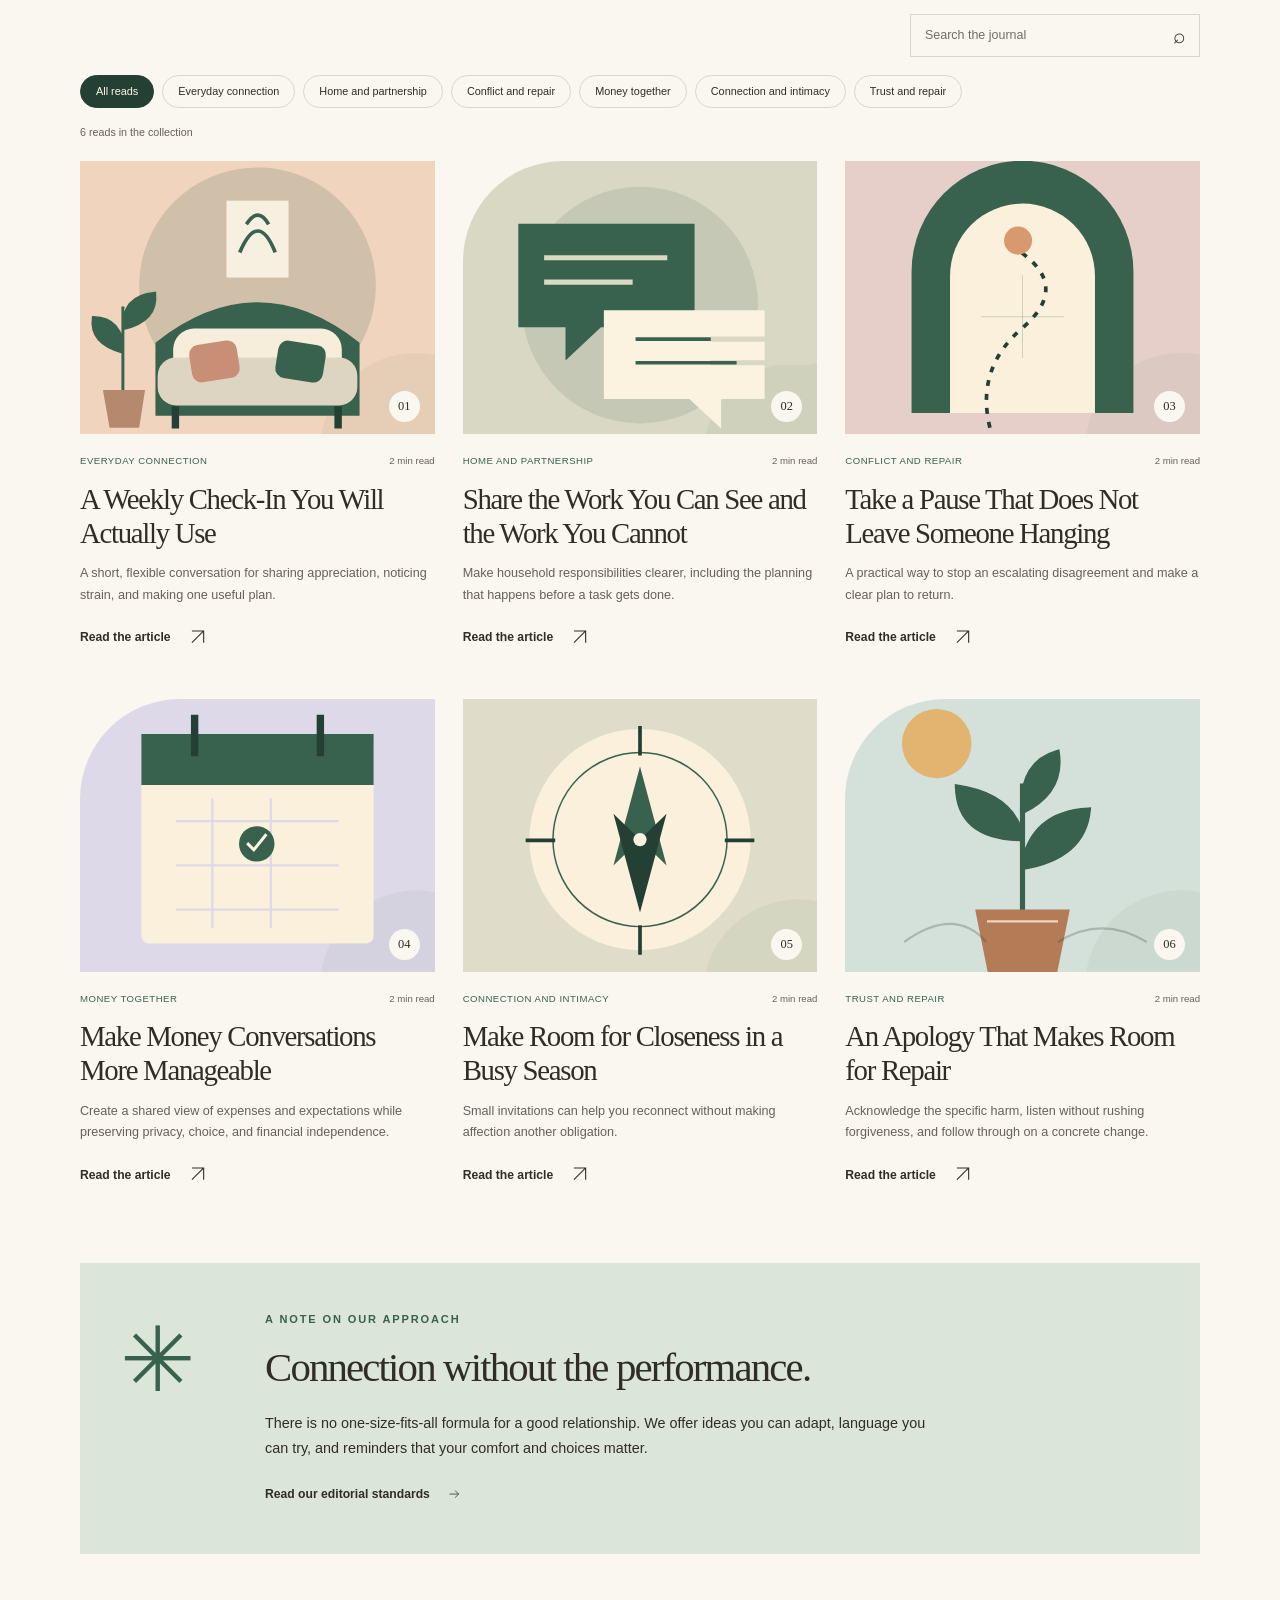
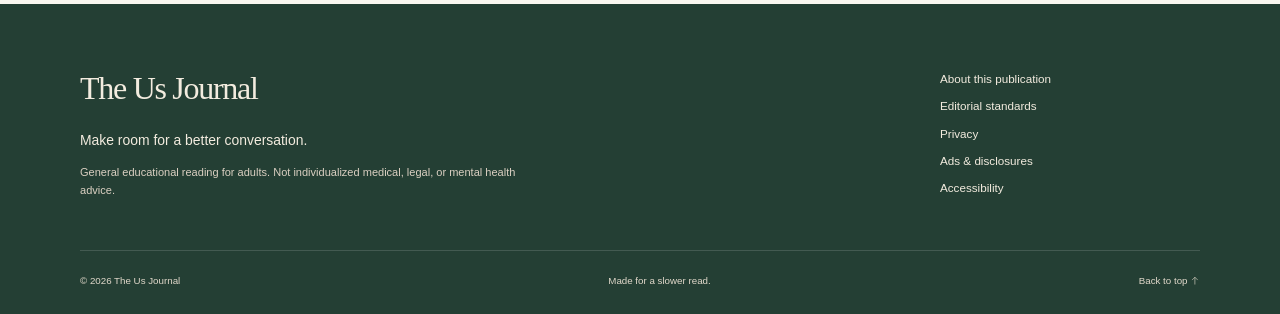
==== commit 9a437204: "Add prominent labeled sponsored SmartLink and disclosure" ====
--- a/index.html
+++ b/index.html
@@ -1,10 +1,10 @@
 <!doctype html>
-<html lang="en-US"><head><meta charset="utf-8"><meta name="viewport" content="width=device-width,initial-scale=1"><title>The Us Journal</title><meta name="description" content="Thoughtful reads for couples navigating communication, shared responsibilities, and the small rituals that keep a relationship feeling like a team."><meta name="theme-color" content="#243f34"><meta name="color-scheme" content="light"><meta property="og:type" content="website"><meta property="og:title" content="The Us Journal"><meta property="og:description" content="Thoughtful reads for couples navigating communication, shared responsibilities, and the small rituals that keep a relationship feeling like a team."><link rel="icon" type="image/svg+xml" href="assets/favicon.svg"><link rel="stylesheet" href="assets/style.css"><script defer src="assets/site.js"></script></head>
+<html lang="en-US"><head><meta charset="utf-8"><meta name="viewport" content="width=device-width,initial-scale=1"><title>The Us Journal</title><meta name="description" content="Thoughtful reads for couples navigating communication, shared responsibilities, and the small rituals that keep a relationship feeling like a team."><meta name="theme-color" content="#243f34"><meta name="color-scheme" content="light"><meta property="og:type" content="website"><meta property="og:title" content="The Us Journal"><meta property="og:description" content="Thoughtful reads for couples navigating communication, shared responsibilities, and the small rituals that keep a relationship feeling like a team."><link rel="icon" type="image/svg+xml" href="assets/favicon.svg"><link rel="stylesheet" href="assets/style.css"><link rel="stylesheet" href="assets/sponsor.css"><script defer src="assets/site.js"></script></head>
 <body id="top" class="theme-relationships "><a class="skip-link" href="#main">Skip to content</a><div class="topline">Thoughtful reading for real-life connection.<span>For readers 18+</span></div>
 <header class="site-header"><a class="brand" href="index.html" aria-label="The Us Journal home"><span class="brand-mark">us.</span><span>The Us Journal</span></a><button class="menu-toggle" aria-expanded="false" aria-controls="site-nav" type="button">Menu <span aria-hidden="true">+</span></button><nav id="site-nav" aria-label="Main navigation"><a aria-current="page" href="index.html#library">The journal</a><a  href="about.html">About</a><a  href="editorial-standards.html">Our approach</a></nav></header>
 <main id="main"><section class="hero"><div class="hero-copy"><p class="eyebrow">For the life you are building together</p><h1>Love is in<br><em>the everyday.</em></h1><p class="hero-intro">Thoughtful reads for couples navigating communication, shared responsibilities, and the small rituals that keep a relationship feeling like a team.</p><a class="button" href="#library">Explore the journal <span aria-hidden="true"><svg class="inline-arrow" viewBox="0 0 24 24" aria-hidden="true" focusable="false"><path d="M4 20L20 4M4 4h16v16" fill="none" stroke="currentColor" stroke-width="1.5"/></svg></span></a><div class="hero-footnote"><span class="tiny-line"></span>Useful ideas. No perfect-person playbook.</div></div><div class="hero-art"><img src="assets/hero.svg" width="480" height="480" alt="A cozy sofa, houseplant, and framed art"><div class="art-note">Simple practices. Honest expectations. Space for both of you.</div></div></section>
-<div class="values-strip"><span>Respect comes first</span><span>Practical, everyday ideas</span><span>Room for your own choices</span></div>
+<aside class="sponsor-panel sponsor-mid" aria-label="Advertisement"><div><p class="sponsor-label">Advertisement</p><p class="sponsor-title">Sponsored offer</p><p class="sponsor-copy">An external advertiser link. Offers may vary.</p><a class="sponsor-disclosure" href="disclosures.html">Advertising disclosure</a></div><div class="sponsor-actions"><a class="sponsor-link" href="https://auctionr.org/4/0b89540dd2e1de0b3ed25d2e39f53c7e" target="_blank" rel="sponsored nofollow noopener noreferrer" referrerpolicy="no-referrer" aria-label="View sponsored offer (opens an external site in a new tab)">View sponsored offer <svg width="18" height="18" viewBox="0 0 24 24" aria-hidden="true" focusable="false"><path d="M5 19L19 5M5 5h14v14" fill="none" stroke="currentColor" stroke-width="1.7"/></svg></a><small class="sponsor-note">Opens an external site in a new tab</small></div></aside><div class="values-strip"><span>Respect comes first</span><span>Practical, everyday ideas</span><span>Room for your own choices</span></div>
 <section class="featured wrap"><div class="section-kicker">The editor’s pick <span>01 / 06</span></div><div class="featured-content"><div><p class="eyebrow">Everyday connection · 2 minute read</p><h2><a href="weekly-relationship-check-in.html">A Weekly Check-In You Will Actually Use</a></h2></div><div><p>A short, flexible conversation for sharing appreciation, noticing strain, and making one useful plan.</p><a class="text-link" href="weekly-relationship-check-in.html">Start here <span aria-hidden="true"><svg class="inline-arrow" viewBox="0 0 24 24" aria-hidden="true" focusable="false"><path d="M3 12h18M14 5l7 7-7 7" fill="none" stroke="currentColor" stroke-width="1.5"/></svg></span></a></div></div></section>
 <section id="library" class="library-section wrap"><div class="section-heading"><div><p class="eyebrow">Find something for this moment</p><h2>Notes on life together</h2></div><p>A small library. Plenty to take into real life.</p></div><div class="browse-tools" hidden><label class="search-label"><span class="sr-only">Search articles</span><input id="article-search" type="search" placeholder="Search the journal" autocomplete="off"><span aria-hidden="true">⌕</span></label><div class="filters" aria-label="Filter by topic"><button type="button" class="filter is-active" data-filter="all" aria-pressed="true">All reads</button><button type="button" class="filter" data-filter="Everyday connection" aria-pressed="false">Everyday connection</button><button type="button" class="filter" data-filter="Home and partnership" aria-pressed="false">Home and partnership</button><button type="button" class="filter" data-filter="Conflict and repair" aria-pressed="false">Conflict and repair</button><button type="button" class="filter" data-filter="Money together" aria-pressed="false">Money together</button><button type="button" class="filter" data-filter="Connection and intimacy" aria-pressed="false">Connection and intimacy</button><button type="button" class="filter" data-filter="Trust and repair" aria-pressed="false">Trust and repair</button></div></div><p id="result-count" class="result-count" aria-live="polite"></p><div class="article-grid"><article class="article-card" data-category="Everyday connection" data-search="a weekly check-in you will actually use a short, flexible conversation for sharing appreciation, noticing strain, and making one useful plan. everyday connection"><a class="card-art" href="weekly-relationship-check-in.html" tabindex="-1" aria-hidden="true"><img src="assets/art-0.svg" alt="" width="480" height="480" loading="lazy"><span class="card-number">01</span></a><div class="card-text"><div class="card-meta"><span>Everyday connection</span><span>2 min read</span></div><h3><a href="weekly-relationship-check-in.html">A Weekly Check-In You Will Actually Use</a></h3><p>A short, flexible conversation for sharing appreciation, noticing strain, and making one useful plan.</p><a class="text-link" href="weekly-relationship-check-in.html" aria-label="Read A Weekly Check-In You Will Actually Use">Read the article <span aria-hidden="true"><svg class="inline-arrow" viewBox="0 0 24 24" aria-hidden="true" focusable="false"><path d="M4 20L20 4M4 4h16v16" fill="none" stroke="currentColor" stroke-width="1.5"/></svg></span></a></div></article><article class="article-card" data-category="Home and partnership" data-search="share the work you can see and the work you cannot make household responsibilities clearer, including the planning that happens before a task gets done. home and partnership"><a class="card-art" href="fairer-division-of-housework.html" tabindex="-1" aria-hidden="true"><img src="assets/art-1.svg" alt="" width="480" height="480" loading="lazy"><span class="card-number">02</span></a><div class="card-text"><div class="card-meta"><span>Home and partnership</span><span>2 min read</span></div><h3><a href="fairer-division-of-housework.html">Share the Work You Can See and the Work You Cannot</a></h3><p>Make household responsibilities clearer, including the planning that happens before a task gets done.</p><a class="text-link" href="fairer-division-of-housework.html" aria-label="Read Share the Work You Can See and the Work You Cannot">Read the article <span aria-hidden="true"><svg class="inline-arrow" viewBox="0 0 24 24" aria-hidden="true" focusable="false"><path d="M4 20L20 4M4 4h16v16" fill="none" stroke="currentColor" stroke-width="1.5"/></svg></span></a></div></article><article class="article-card" data-category="Conflict and repair" data-search="take a pause that does not leave someone hanging a practical way to stop an escalating disagreement and make a clear plan to return. conflict and repair"><a class="card-art" href="pause-an-argument-with-a-return-plan.html" tabindex="-1" aria-hidden="true"><img src="assets/art-2.svg" alt="" width="480" height="480" loading="lazy"><span class="card-number">03</span></a><div class="card-text"><div class="card-meta"><span>Conflict and repair</span><span>2 min read</span></div><h3><a href="pause-an-argument-with-a-return-plan.html">Take a Pause That Does Not Leave Someone Hanging</a></h3><p>A practical way to stop an escalating disagreement and make a clear plan to return.</p><a class="text-link" href="pause-an-argument-with-a-return-plan.html" aria-label="Read Take a Pause That Does Not Leave Someone Hanging">Read the article <span aria-hidden="true"><svg class="inline-arrow" viewBox="0 0 24 24" aria-hidden="true" focusable="false"><path d="M4 20L20 4M4 4h16v16" fill="none" stroke="currentColor" stroke-width="1.5"/></svg></span></a></div></article><article class="article-card" data-category="Money together" data-search="make money conversations more manageable create a shared view of expenses and expectations while preserving privacy, choice, and financial independence. money together"><a class="card-art" href="money-conversation-without-surprises.html" tabindex="-1" aria-hidden="true"><img src="assets/art-3.svg" alt="" width="480" height="480" loading="lazy"><span class="card-number">04</span></a><div class="card-text"><div class="card-meta"><span>Money together</span><span>2 min read</span></div><h3><a href="money-conversation-without-surprises.html">Make Money Conversations More Manageable</a></h3><p>Create a shared view of expenses and expectations while preserving privacy, choice, and financial independence.</p><a class="text-link" href="money-conversation-without-surprises.html" aria-label="Read Make Money Conversations More Manageable">Read the article <span aria-hidden="true"><svg class="inline-arrow" viewBox="0 0 24 24" aria-hidden="true" focusable="false"><path d="M4 20L20 4M4 4h16v16" fill="none" stroke="currentColor" stroke-width="1.5"/></svg></span></a></div></article><article class="article-card" data-category="Connection and intimacy" data-search="make room for closeness in a busy season small invitations can help you reconnect without making affection another obligation. connection and intimacy"><a class="card-art" href="make-room-for-closeness.html" tabindex="-1" aria-hidden="true"><img src="assets/art-4.svg" alt="" width="480" height="480" loading="lazy"><span class="card-number">05</span></a><div class="card-text"><div class="card-meta"><span>Connection and intimacy</span><span>2 min read</span></div><h3><a href="make-room-for-closeness.html">Make Room for Closeness in a Busy Season</a></h3><p>Small invitations can help you reconnect without making affection another obligation.</p><a class="text-link" href="make-room-for-closeness.html" aria-label="Read Make Room for Closeness in a Busy Season">Read the article <span aria-hidden="true"><svg class="inline-arrow" viewBox="0 0 24 24" aria-hidden="true" focusable="false"><path d="M4 20L20 4M4 4h16v16" fill="none" stroke="currentColor" stroke-width="1.5"/></svg></span></a></div></article><article class="article-card" data-category="Trust and repair" data-search="an apology that makes room for repair acknowledge the specific harm, listen without rushing forgiveness, and follow through on a concrete change. trust and repair"><a class="card-art" href="apology-that-leads-to-repair.html" tabindex="-1" aria-hidden="true"><img src="assets/art-5.svg" alt="" width="480" height="480" loading="lazy"><span class="card-number">06</span></a><div class="card-text"><div class="card-meta"><span>Trust and repair</span><span>2 min read</span></div><h3><a href="apology-that-leads-to-repair.html">An Apology That Makes Room for Repair</a></h3><p>Acknowledge the specific harm, listen without rushing forgiveness, and follow through on a concrete change.</p><a class="text-link" href="apology-that-leads-to-repair.html" aria-label="Read An Apology That Makes Room for Repair">Read the article <span aria-hidden="true"><svg class="inline-arrow" viewBox="0 0 24 24" aria-hidden="true" focusable="false"><path d="M4 20L20 4M4 4h16v16" fill="none" stroke="currentColor" stroke-width="1.5"/></svg></span></a></div></article></div><p class="no-results" hidden>No matches yet. Try another word or choose “All reads.”</p></section>
-<section class="editor-note wrap"><span class="note-symbol" aria-hidden="true">✳</span><div><p class="eyebrow">A note on our approach</p><h2>Connection without the performance.</h2><p>There is no one-size-fits-all formula for a good relationship. We offer ideas you can adapt, language you can try, and reminders that your comfort and choices matter.</p><a class="text-link" href="editorial-standards.html">Read our editorial standards <svg class="inline-arrow" viewBox="0 0 24 24" aria-hidden="true" focusable="false"><path d="M3 12h18M14 5l7 7-7 7" fill="none" stroke="currentColor" stroke-width="1.5"/></svg></a></div></section><div class="wrap"><aside class="ad-placeholder" aria-label="Inactive advertising placeholder"><span class="eyebrow">Advertising placeholder</span><p>This space is reserved for a future sponsor.</p><small>No ad or SmartLink is active.</small></aside></div></main>
+<section class="editor-note wrap"><span class="note-symbol" aria-hidden="true">✳</span><div><p class="eyebrow">A note on our approach</p><h2>Connection without the performance.</h2><p>There is no one-size-fits-all formula for a good relationship. We offer ideas you can adapt, language you can try, and reminders that your comfort and choices matter.</p><a class="text-link" href="editorial-standards.html">Read our editorial standards <svg class="inline-arrow" viewBox="0 0 24 24" aria-hidden="true" focusable="false"><path d="M3 12h18M14 5l7 7-7 7" fill="none" stroke="currentColor" stroke-width="1.5"/></svg></a></div></section></main>
 <footer class="site-footer"><div><a class="footer-brand" href="index.html">The Us Journal</a><p>Make room for a better conversation.</p><p class="small">General educational reading for adults. Not individualized medical, legal, or mental health advice.</p></div><nav aria-label="Footer navigation"><a href="about.html">About this publication</a><a href="editorial-standards.html">Editorial standards</a><a href="privacy.html">Privacy</a><a href="disclosures.html">Ads & disclosures</a><a href="accessibility.html">Accessibility</a></nav><div class="footer-bottom"><span>© 2026 The Us Journal</span><span>Made for a slower read.</span><a href="#top" class="back-top">Back to top <svg class="inline-arrow" viewBox="0 0 24 24" aria-hidden="true" focusable="false"><path d="M12 21V3M5 10l7-7 7 7" fill="none" stroke="currentColor" stroke-width="1.5"/></svg></a></div></footer></body></html>
--- a/assets/sponsor.css
+++ b/assets/sponsor.css
@@ -0,0 +1,16 @@
+/* Clearly labeled, click-only advertising. No third-party assets. */
+.sponsor-panel{color:#fff8ee;background:var(--dark);border:2px solid var(--accent);padding:26px 32px;display:flex;align-items:center;justify-content:space-between;gap:24px;box-shadow:0 8px 24px #302d2712}
+.sponsor-panel .sponsor-label{display:inline-block;background:#f3d5ad;color:#302d27;padding:4px 10px;font-size:.7rem;line-height:1.4;text-transform:uppercase;font-weight:700;letter-spacing:.12em;margin:0 0 10px}
+.sponsor-panel .sponsor-title{font-family:Georgia,serif;font-size:1.8rem;line-height:1.2;margin:0 0 8px}
+.sponsor-panel .sponsor-copy{font-size:.82rem;line-height:1.6;margin:0;max-width:560px;color:#f0e7d9}
+.sponsor-actions{flex:0 0 auto;text-align:center;max-width:100%}
+.sponsor-link{display:inline-flex;align-items:center;justify-content:center;gap:16px;background:#f3d5ad;color:#302d27;border:2px solid #f3d5ad;padding:14px 23px;font-size:.9rem;line-height:1.5;font-weight:700;min-height:52px}
+.sponsor-link:hover{background:#fff8ee;border-color:#fff8ee}
+.sponsor-link:focus-visible,.sponsor-disclosure:focus-visible{outline:3px solid #fff8ee;outline-offset:5px}
+.sponsor-note{display:block;font-size:.68rem;line-height:1.5;margin-top:7px;color:#f0e7d9}
+.sponsor-disclosure{display:inline-block;font-size:.72rem;line-height:1.5;text-decoration:underline;text-underline-offset:3px;margin-top:10px}
+.sponsor-top{max-width:1360px;margin:24px auto 0;width:calc(100% - 80px)}
+.sponsor-mid{max-width:1120px;margin:0 auto 42px;width:calc(100% - 80px);border-left:8px solid #b28a4c;padding:34px 40px}
+.sponsor-mid .sponsor-title{font-size:2.1rem}
+@media(max-width:760px){.sponsor-top,.sponsor-mid{width:calc(100% - 48px)}.sponsor-top{margin-top:20px}.sponsor-mid{margin-bottom:26px}.sponsor-panel{display:block;padding:23px 22px}.sponsor-panel .sponsor-title,.sponsor-mid .sponsor-title{font-size:1.7rem}.sponsor-actions{margin-top:18px;text-align:left}.sponsor-link{width:100%;font-size:.85rem}.sponsor-note{font-size:.68rem}.sponsor-panel .sponsor-copy{font-size:.79rem}.sponsor-mid{border-left-width:6px}}
+@media print{.sponsor-panel{display:none!important}}
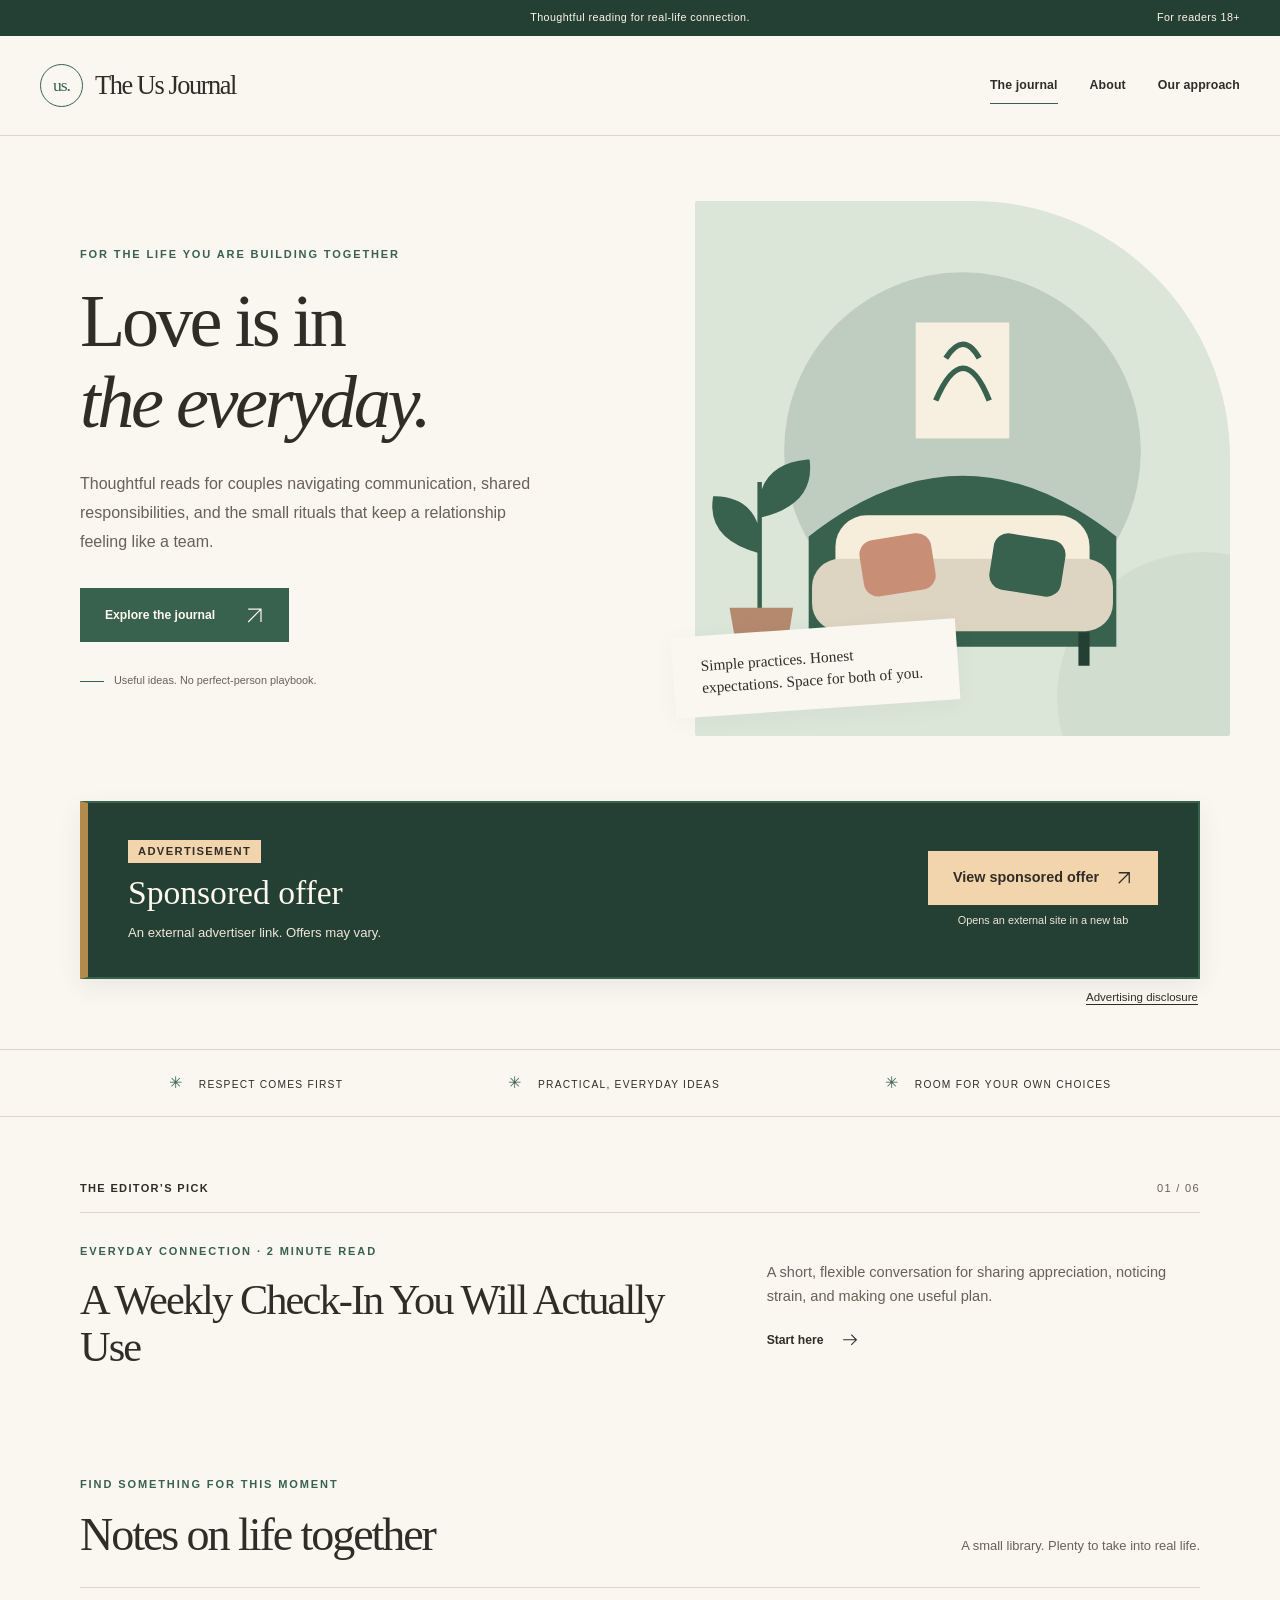
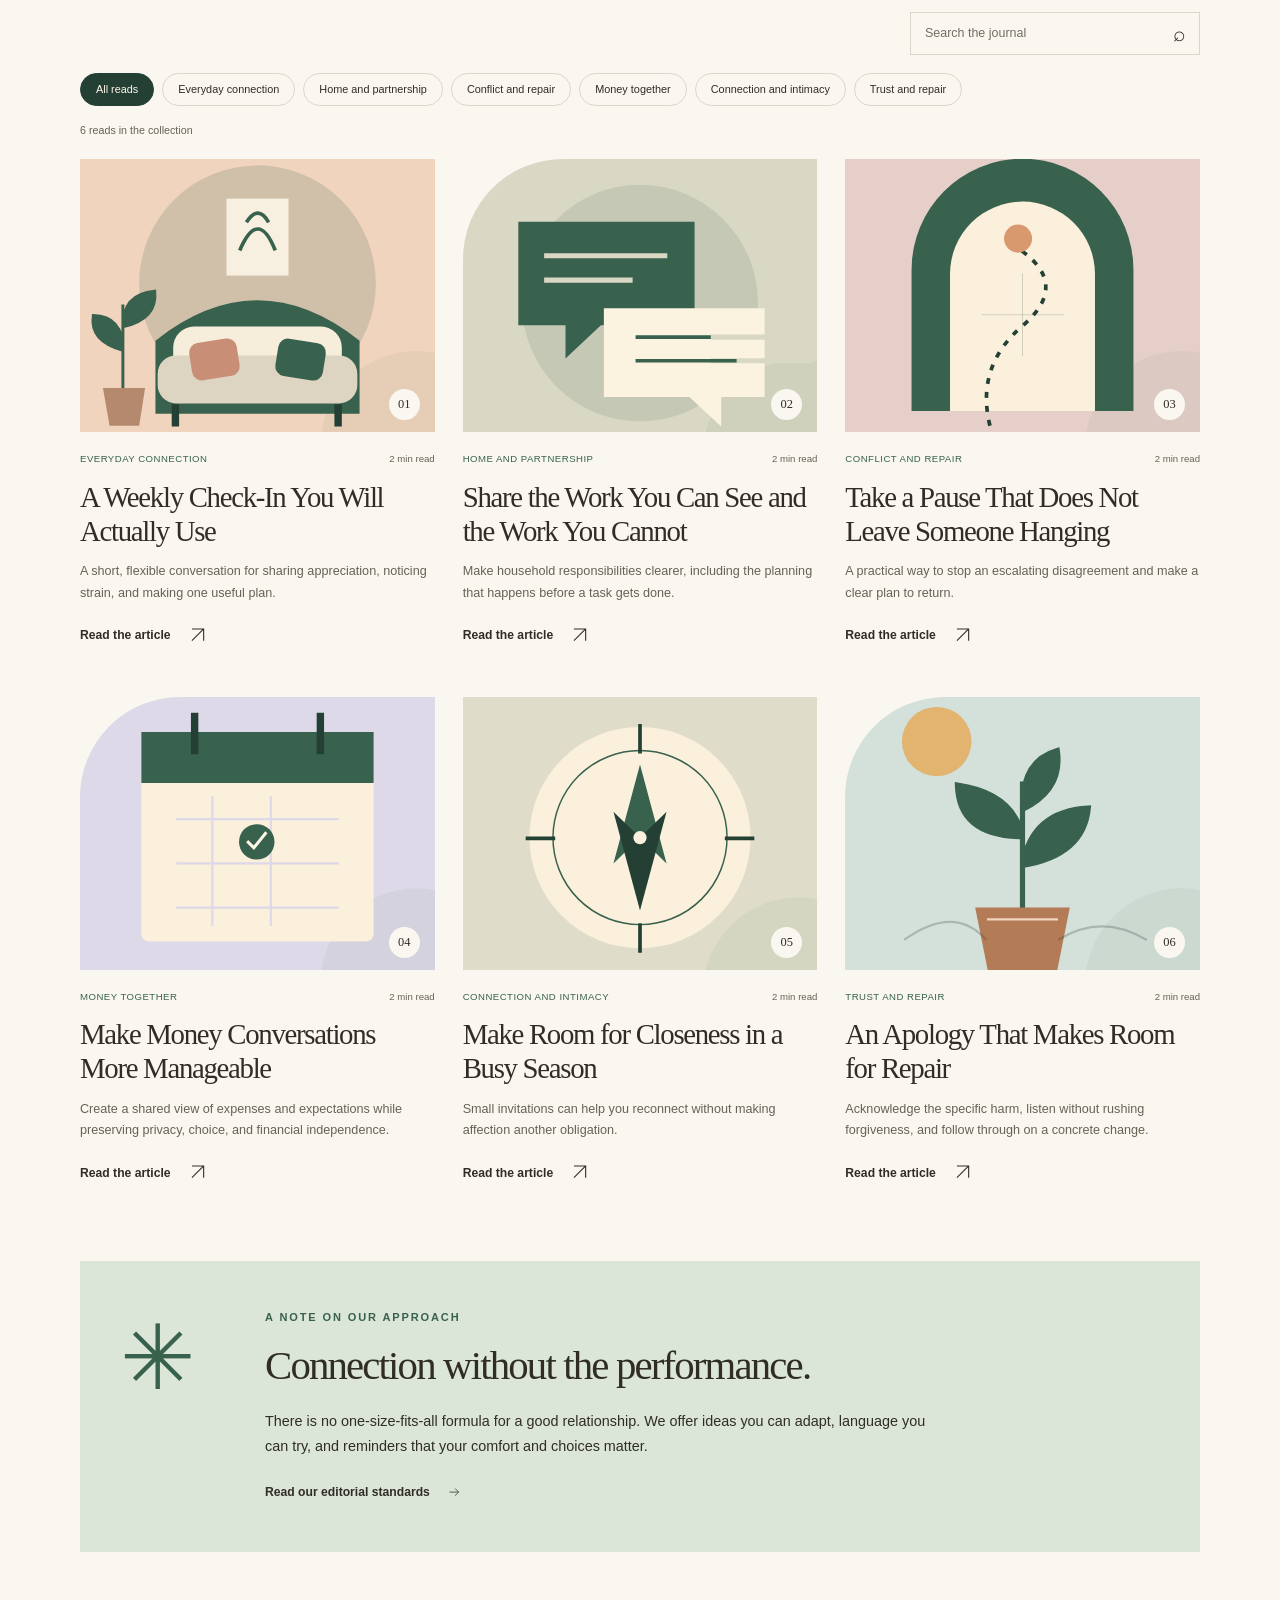
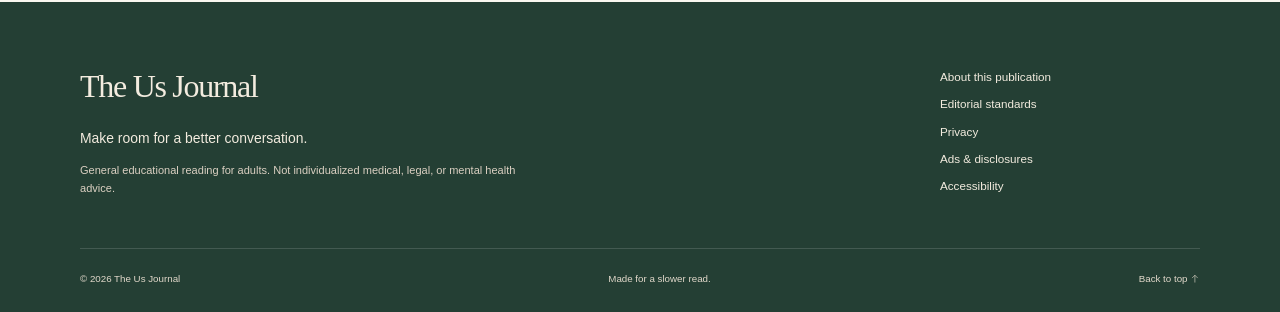
==== commit fe57d020: "Make the entire sponsored advertisement box clickable" ====
--- a/index.html
+++ b/index.html
@@ -3,7 +3,7 @@
 <body id="top" class="theme-relationships "><a class="skip-link" href="#main">Skip to content</a><div class="topline">Thoughtful reading for real-life connection.<span>For readers 18+</span></div>
 <header class="site-header"><a class="brand" href="index.html" aria-label="The Us Journal home"><span class="brand-mark">us.</span><span>The Us Journal</span></a><button class="menu-toggle" aria-expanded="false" aria-controls="site-nav" type="button">Menu <span aria-hidden="true">+</span></button><nav id="site-nav" aria-label="Main navigation"><a aria-current="page" href="index.html#library">The journal</a><a  href="about.html">About</a><a  href="editorial-standards.html">Our approach</a></nav></header>
 <main id="main"><section class="hero"><div class="hero-copy"><p class="eyebrow">For the life you are building together</p><h1>Love is in<br><em>the everyday.</em></h1><p class="hero-intro">Thoughtful reads for couples navigating communication, shared responsibilities, and the small rituals that keep a relationship feeling like a team.</p><a class="button" href="#library">Explore the journal <span aria-hidden="true"><svg class="inline-arrow" viewBox="0 0 24 24" aria-hidden="true" focusable="false"><path d="M4 20L20 4M4 4h16v16" fill="none" stroke="currentColor" stroke-width="1.5"/></svg></span></a><div class="hero-footnote"><span class="tiny-line"></span>Useful ideas. No perfect-person playbook.</div></div><div class="hero-art"><img src="assets/hero.svg" width="480" height="480" alt="A cozy sofa, houseplant, and framed art"><div class="art-note">Simple practices. Honest expectations. Space for both of you.</div></div></section>
-<aside class="sponsor-panel sponsor-mid" aria-label="Advertisement"><div><p class="sponsor-label">Advertisement</p><p class="sponsor-title">Sponsored offer</p><p class="sponsor-copy">An external advertiser link. Offers may vary.</p><a class="sponsor-disclosure" href="disclosures.html">Advertising disclosure</a></div><div class="sponsor-actions"><a class="sponsor-link" href="https://auctionr.org/4/0b89540dd2e1de0b3ed25d2e39f53c7e" target="_blank" rel="sponsored nofollow noopener noreferrer" referrerpolicy="no-referrer" aria-label="View sponsored offer (opens an external site in a new tab)">View sponsored offer <svg width="18" height="18" viewBox="0 0 24 24" aria-hidden="true" focusable="false"><path d="M5 19L19 5M5 5h14v14" fill="none" stroke="currentColor" stroke-width="1.7"/></svg></a><small class="sponsor-note">Opens an external site in a new tab</small></div></aside><div class="values-strip"><span>Respect comes first</span><span>Practical, everyday ideas</span><span>Room for your own choices</span></div>
+<aside class="sponsor-placement sponsor-mid" aria-label="Advertisement"><a class="sponsor-panel" href="https://auctionr.org/4/0b89540dd2e1de0b3ed25d2e39f53c7e" target="_blank" rel="sponsored nofollow noopener noreferrer" referrerpolicy="no-referrer" aria-label="Advertisement: View sponsored offer (opens an external site in a new tab)"><div><p class="sponsor-label">Advertisement</p><p class="sponsor-title">Sponsored offer</p><p class="sponsor-copy">An external advertiser link. Offers may vary.</p></div><div class="sponsor-actions"><span class="sponsor-link">View sponsored offer <svg width="18" height="18" viewBox="0 0 24 24" aria-hidden="true" focusable="false"><path d="M5 19L19 5M5 5h14v14" fill="none" stroke="currentColor" stroke-width="1.7"/></svg></span><small class="sponsor-note">Opens an external site in a new tab</small></div></a><div class="sponsor-footer"><a class="sponsor-disclosure" href="disclosures.html">Advertising disclosure</a></div></aside><div class="values-strip"><span>Respect comes first</span><span>Practical, everyday ideas</span><span>Room for your own choices</span></div>
 <section class="featured wrap"><div class="section-kicker">The editor’s pick <span>01 / 06</span></div><div class="featured-content"><div><p class="eyebrow">Everyday connection · 2 minute read</p><h2><a href="weekly-relationship-check-in.html">A Weekly Check-In You Will Actually Use</a></h2></div><div><p>A short, flexible conversation for sharing appreciation, noticing strain, and making one useful plan.</p><a class="text-link" href="weekly-relationship-check-in.html">Start here <span aria-hidden="true"><svg class="inline-arrow" viewBox="0 0 24 24" aria-hidden="true" focusable="false"><path d="M3 12h18M14 5l7 7-7 7" fill="none" stroke="currentColor" stroke-width="1.5"/></svg></span></a></div></div></section>
 <section id="library" class="library-section wrap"><div class="section-heading"><div><p class="eyebrow">Find something for this moment</p><h2>Notes on life together</h2></div><p>A small library. Plenty to take into real life.</p></div><div class="browse-tools" hidden><label class="search-label"><span class="sr-only">Search articles</span><input id="article-search" type="search" placeholder="Search the journal" autocomplete="off"><span aria-hidden="true">⌕</span></label><div class="filters" aria-label="Filter by topic"><button type="button" class="filter is-active" data-filter="all" aria-pressed="true">All reads</button><button type="button" class="filter" data-filter="Everyday connection" aria-pressed="false">Everyday connection</button><button type="button" class="filter" data-filter="Home and partnership" aria-pressed="false">Home and partnership</button><button type="button" class="filter" data-filter="Conflict and repair" aria-pressed="false">Conflict and repair</button><button type="button" class="filter" data-filter="Money together" aria-pressed="false">Money together</button><button type="button" class="filter" data-filter="Connection and intimacy" aria-pressed="false">Connection and intimacy</button><button type="button" class="filter" data-filter="Trust and repair" aria-pressed="false">Trust and repair</button></div></div><p id="result-count" class="result-count" aria-live="polite"></p><div class="article-grid"><article class="article-card" data-category="Everyday connection" data-search="a weekly check-in you will actually use a short, flexible conversation for sharing appreciation, noticing strain, and making one useful plan. everyday connection"><a class="card-art" href="weekly-relationship-check-in.html" tabindex="-1" aria-hidden="true"><img src="assets/art-0.svg" alt="" width="480" height="480" loading="lazy"><span class="card-number">01</span></a><div class="card-text"><div class="card-meta"><span>Everyday connection</span><span>2 min read</span></div><h3><a href="weekly-relationship-check-in.html">A Weekly Check-In You Will Actually Use</a></h3><p>A short, flexible conversation for sharing appreciation, noticing strain, and making one useful plan.</p><a class="text-link" href="weekly-relationship-check-in.html" aria-label="Read A Weekly Check-In You Will Actually Use">Read the article <span aria-hidden="true"><svg class="inline-arrow" viewBox="0 0 24 24" aria-hidden="true" focusable="false"><path d="M4 20L20 4M4 4h16v16" fill="none" stroke="currentColor" stroke-width="1.5"/></svg></span></a></div></article><article class="article-card" data-category="Home and partnership" data-search="share the work you can see and the work you cannot make household responsibilities clearer, including the planning that happens before a task gets done. home and partnership"><a class="card-art" href="fairer-division-of-housework.html" tabindex="-1" aria-hidden="true"><img src="assets/art-1.svg" alt="" width="480" height="480" loading="lazy"><span class="card-number">02</span></a><div class="card-text"><div class="card-meta"><span>Home and partnership</span><span>2 min read</span></div><h3><a href="fairer-division-of-housework.html">Share the Work You Can See and the Work You Cannot</a></h3><p>Make household responsibilities clearer, including the planning that happens before a task gets done.</p><a class="text-link" href="fairer-division-of-housework.html" aria-label="Read Share the Work You Can See and the Work You Cannot">Read the article <span aria-hidden="true"><svg class="inline-arrow" viewBox="0 0 24 24" aria-hidden="true" focusable="false"><path d="M4 20L20 4M4 4h16v16" fill="none" stroke="currentColor" stroke-width="1.5"/></svg></span></a></div></article><article class="article-card" data-category="Conflict and repair" data-search="take a pause that does not leave someone hanging a practical way to stop an escalating disagreement and make a clear plan to return. conflict and repair"><a class="card-art" href="pause-an-argument-with-a-return-plan.html" tabindex="-1" aria-hidden="true"><img src="assets/art-2.svg" alt="" width="480" height="480" loading="lazy"><span class="card-number">03</span></a><div class="card-text"><div class="card-meta"><span>Conflict and repair</span><span>2 min read</span></div><h3><a href="pause-an-argument-with-a-return-plan.html">Take a Pause That Does Not Leave Someone Hanging</a></h3><p>A practical way to stop an escalating disagreement and make a clear plan to return.</p><a class="text-link" href="pause-an-argument-with-a-return-plan.html" aria-label="Read Take a Pause That Does Not Leave Someone Hanging">Read the article <span aria-hidden="true"><svg class="inline-arrow" viewBox="0 0 24 24" aria-hidden="true" focusable="false"><path d="M4 20L20 4M4 4h16v16" fill="none" stroke="currentColor" stroke-width="1.5"/></svg></span></a></div></article><article class="article-card" data-category="Money together" data-search="make money conversations more manageable create a shared view of expenses and expectations while preserving privacy, choice, and financial independence. money together"><a class="card-art" href="money-conversation-without-surprises.html" tabindex="-1" aria-hidden="true"><img src="assets/art-3.svg" alt="" width="480" height="480" loading="lazy"><span class="card-number">04</span></a><div class="card-text"><div class="card-meta"><span>Money together</span><span>2 min read</span></div><h3><a href="money-conversation-without-surprises.html">Make Money Conversations More Manageable</a></h3><p>Create a shared view of expenses and expectations while preserving privacy, choice, and financial independence.</p><a class="text-link" href="money-conversation-without-surprises.html" aria-label="Read Make Money Conversations More Manageable">Read the article <span aria-hidden="true"><svg class="inline-arrow" viewBox="0 0 24 24" aria-hidden="true" focusable="false"><path d="M4 20L20 4M4 4h16v16" fill="none" stroke="currentColor" stroke-width="1.5"/></svg></span></a></div></article><article class="article-card" data-category="Connection and intimacy" data-search="make room for closeness in a busy season small invitations can help you reconnect without making affection another obligation. connection and intimacy"><a class="card-art" href="make-room-for-closeness.html" tabindex="-1" aria-hidden="true"><img src="assets/art-4.svg" alt="" width="480" height="480" loading="lazy"><span class="card-number">05</span></a><div class="card-text"><div class="card-meta"><span>Connection and intimacy</span><span>2 min read</span></div><h3><a href="make-room-for-closeness.html">Make Room for Closeness in a Busy Season</a></h3><p>Small invitations can help you reconnect without making affection another obligation.</p><a class="text-link" href="make-room-for-closeness.html" aria-label="Read Make Room for Closeness in a Busy Season">Read the article <span aria-hidden="true"><svg class="inline-arrow" viewBox="0 0 24 24" aria-hidden="true" focusable="false"><path d="M4 20L20 4M4 4h16v16" fill="none" stroke="currentColor" stroke-width="1.5"/></svg></span></a></div></article><article class="article-card" data-category="Trust and repair" data-search="an apology that makes room for repair acknowledge the specific harm, listen without rushing forgiveness, and follow through on a concrete change. trust and repair"><a class="card-art" href="apology-that-leads-to-repair.html" tabindex="-1" aria-hidden="true"><img src="assets/art-5.svg" alt="" width="480" height="480" loading="lazy"><span class="card-number">06</span></a><div class="card-text"><div class="card-meta"><span>Trust and repair</span><span>2 min read</span></div><h3><a href="apology-that-leads-to-repair.html">An Apology That Makes Room for Repair</a></h3><p>Acknowledge the specific harm, listen without rushing forgiveness, and follow through on a concrete change.</p><a class="text-link" href="apology-that-leads-to-repair.html" aria-label="Read An Apology That Makes Room for Repair">Read the article <span aria-hidden="true"><svg class="inline-arrow" viewBox="0 0 24 24" aria-hidden="true" focusable="false"><path d="M4 20L20 4M4 4h16v16" fill="none" stroke="currentColor" stroke-width="1.5"/></svg></span></a></div></article></div><p class="no-results" hidden>No matches yet. Try another word or choose “All reads.”</p></section>
 <section class="editor-note wrap"><span class="note-symbol" aria-hidden="true">✳</span><div><p class="eyebrow">A note on our approach</p><h2>Connection without the performance.</h2><p>There is no one-size-fits-all formula for a good relationship. We offer ideas you can adapt, language you can try, and reminders that your comfort and choices matter.</p><a class="text-link" href="editorial-standards.html">Read our editorial standards <svg class="inline-arrow" viewBox="0 0 24 24" aria-hidden="true" focusable="false"><path d="M3 12h18M14 5l7 7-7 7" fill="none" stroke="currentColor" stroke-width="1.5"/></svg></a></div></section></main>
--- a/assets/sponsor.css
+++ b/assets/sponsor.css
@@ -5,12 +5,14 @@
 .sponsor-panel .sponsor-copy{font-size:.82rem;line-height:1.6;margin:0;max-width:560px;color:#f0e7d9}
 .sponsor-actions{flex:0 0 auto;text-align:center;max-width:100%}
 .sponsor-link{display:inline-flex;align-items:center;justify-content:center;gap:16px;background:#f3d5ad;color:#302d27;border:2px solid #f3d5ad;padding:14px 23px;font-size:.9rem;line-height:1.5;font-weight:700;min-height:52px}
-.sponsor-link:hover{background:#fff8ee;border-color:#fff8ee}
-.sponsor-link:focus-visible,.sponsor-disclosure:focus-visible{outline:3px solid #fff8ee;outline-offset:5px}
+.sponsor-panel:hover .sponsor-link{background:#fff8ee;border-color:#fff8ee}
+.sponsor-panel:focus-visible,.sponsor-disclosure:focus-visible{outline:3px solid var(--accent);outline-offset:5px}
 .sponsor-note{display:block;font-size:.68rem;line-height:1.5;margin-top:7px;color:#f0e7d9}
+.sponsor-footer{text-align:right;padding:0 2px;line-height:1.4}
 .sponsor-disclosure{display:inline-block;font-size:.72rem;line-height:1.5;text-decoration:underline;text-underline-offset:3px;margin-top:10px}
 .sponsor-top{max-width:1360px;margin:24px auto 0;width:calc(100% - 80px)}
-.sponsor-mid{max-width:1120px;margin:0 auto 42px;width:calc(100% - 80px);border-left:8px solid #b28a4c;padding:34px 40px}
+.sponsor-mid{max-width:1120px;margin:0 auto 42px;width:calc(100% - 80px)}
+.sponsor-mid .sponsor-panel{border-left:8px solid #b28a4c;padding:34px 40px}
 .sponsor-mid .sponsor-title{font-size:2.1rem}
-@media(max-width:760px){.sponsor-top,.sponsor-mid{width:calc(100% - 48px)}.sponsor-top{margin-top:20px}.sponsor-mid{margin-bottom:26px}.sponsor-panel{display:block;padding:23px 22px}.sponsor-panel .sponsor-title,.sponsor-mid .sponsor-title{font-size:1.7rem}.sponsor-actions{margin-top:18px;text-align:left}.sponsor-link{width:100%;font-size:.85rem}.sponsor-note{font-size:.68rem}.sponsor-panel .sponsor-copy{font-size:.79rem}.sponsor-mid{border-left-width:6px}}
-@media print{.sponsor-panel{display:none!important}}
+@media(max-width:760px){.sponsor-top,.sponsor-mid{width:calc(100% - 48px)}.sponsor-top{margin-top:20px}.sponsor-mid{margin-bottom:26px}.sponsor-panel,.sponsor-mid .sponsor-panel{display:block;padding:23px 22px}.sponsor-panel .sponsor-title,.sponsor-mid .sponsor-title{font-size:1.7rem}.sponsor-actions{margin-top:18px;text-align:left}.sponsor-link{width:100%;font-size:.85rem}.sponsor-note{font-size:.68rem}.sponsor-panel .sponsor-copy{font-size:.79rem}.sponsor-mid .sponsor-panel{border-left-width:6px}}
+@media print{.sponsor-placement{display:none!important}}
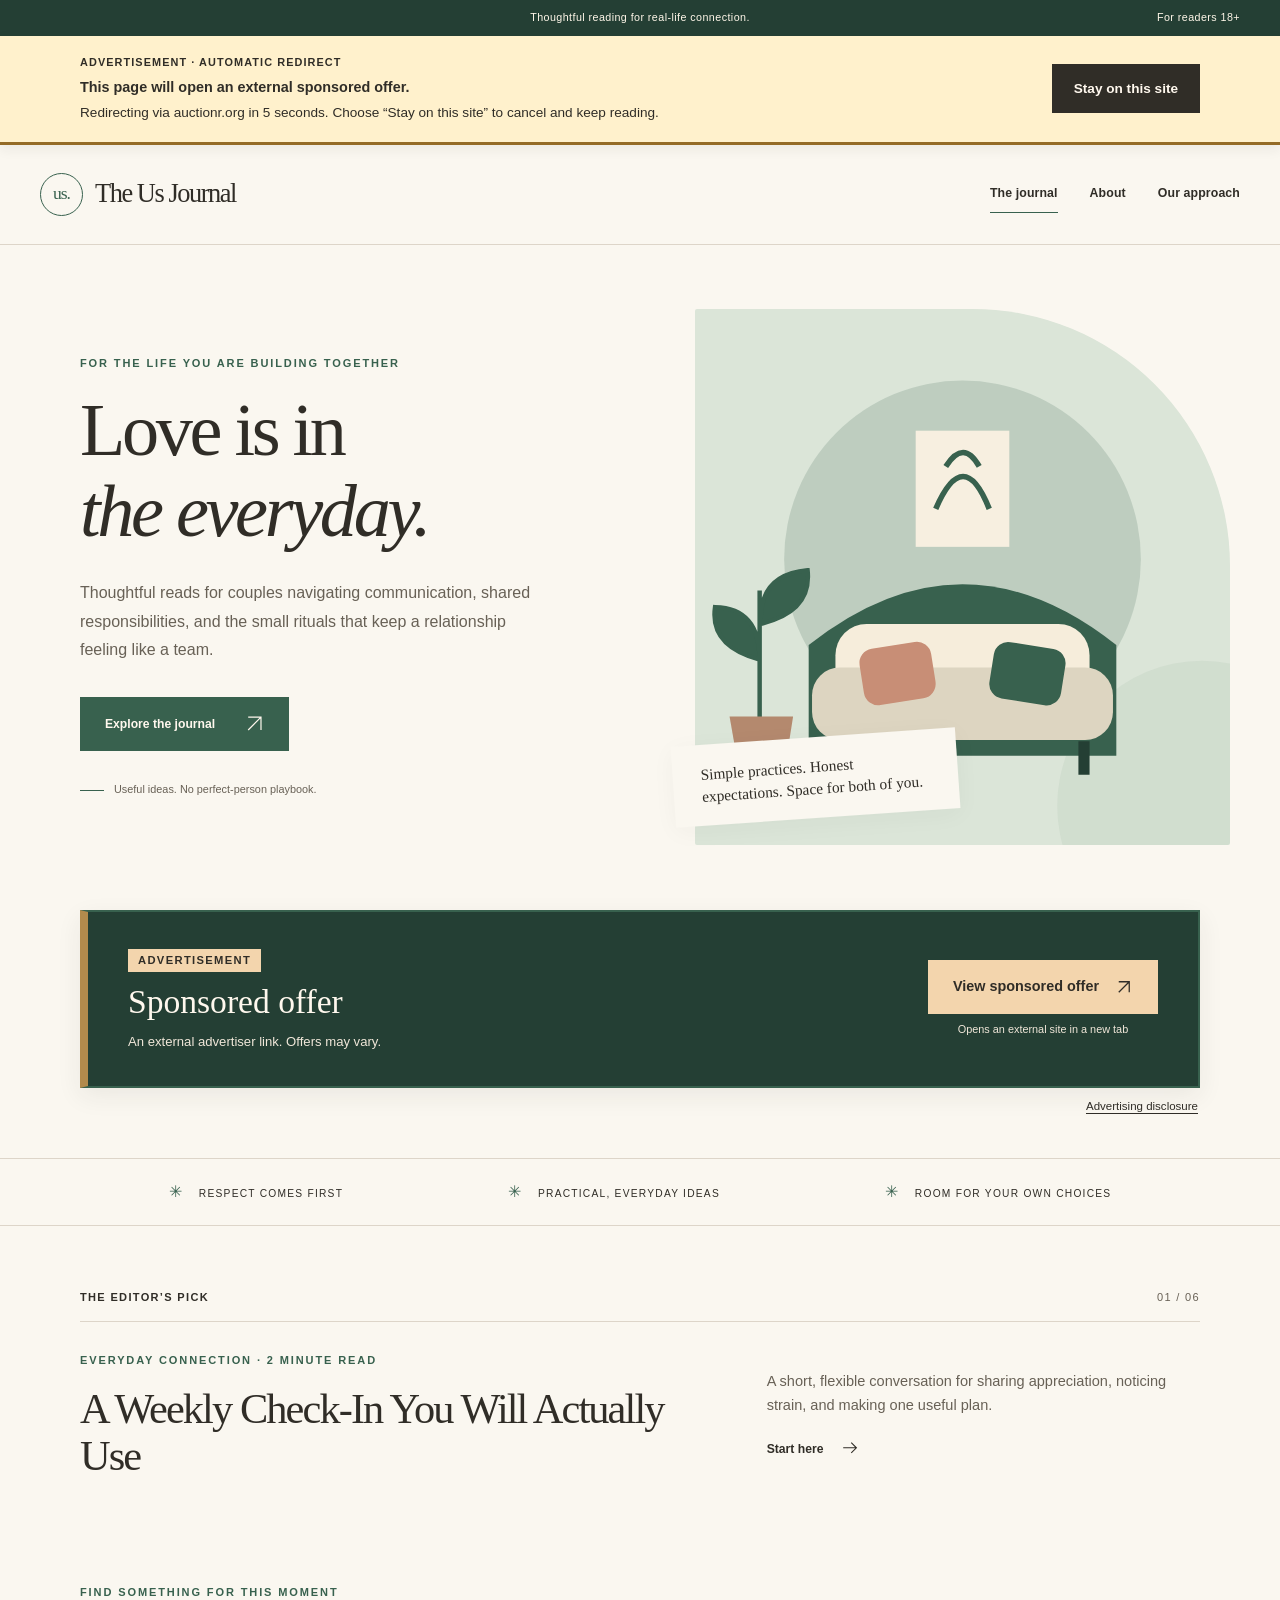
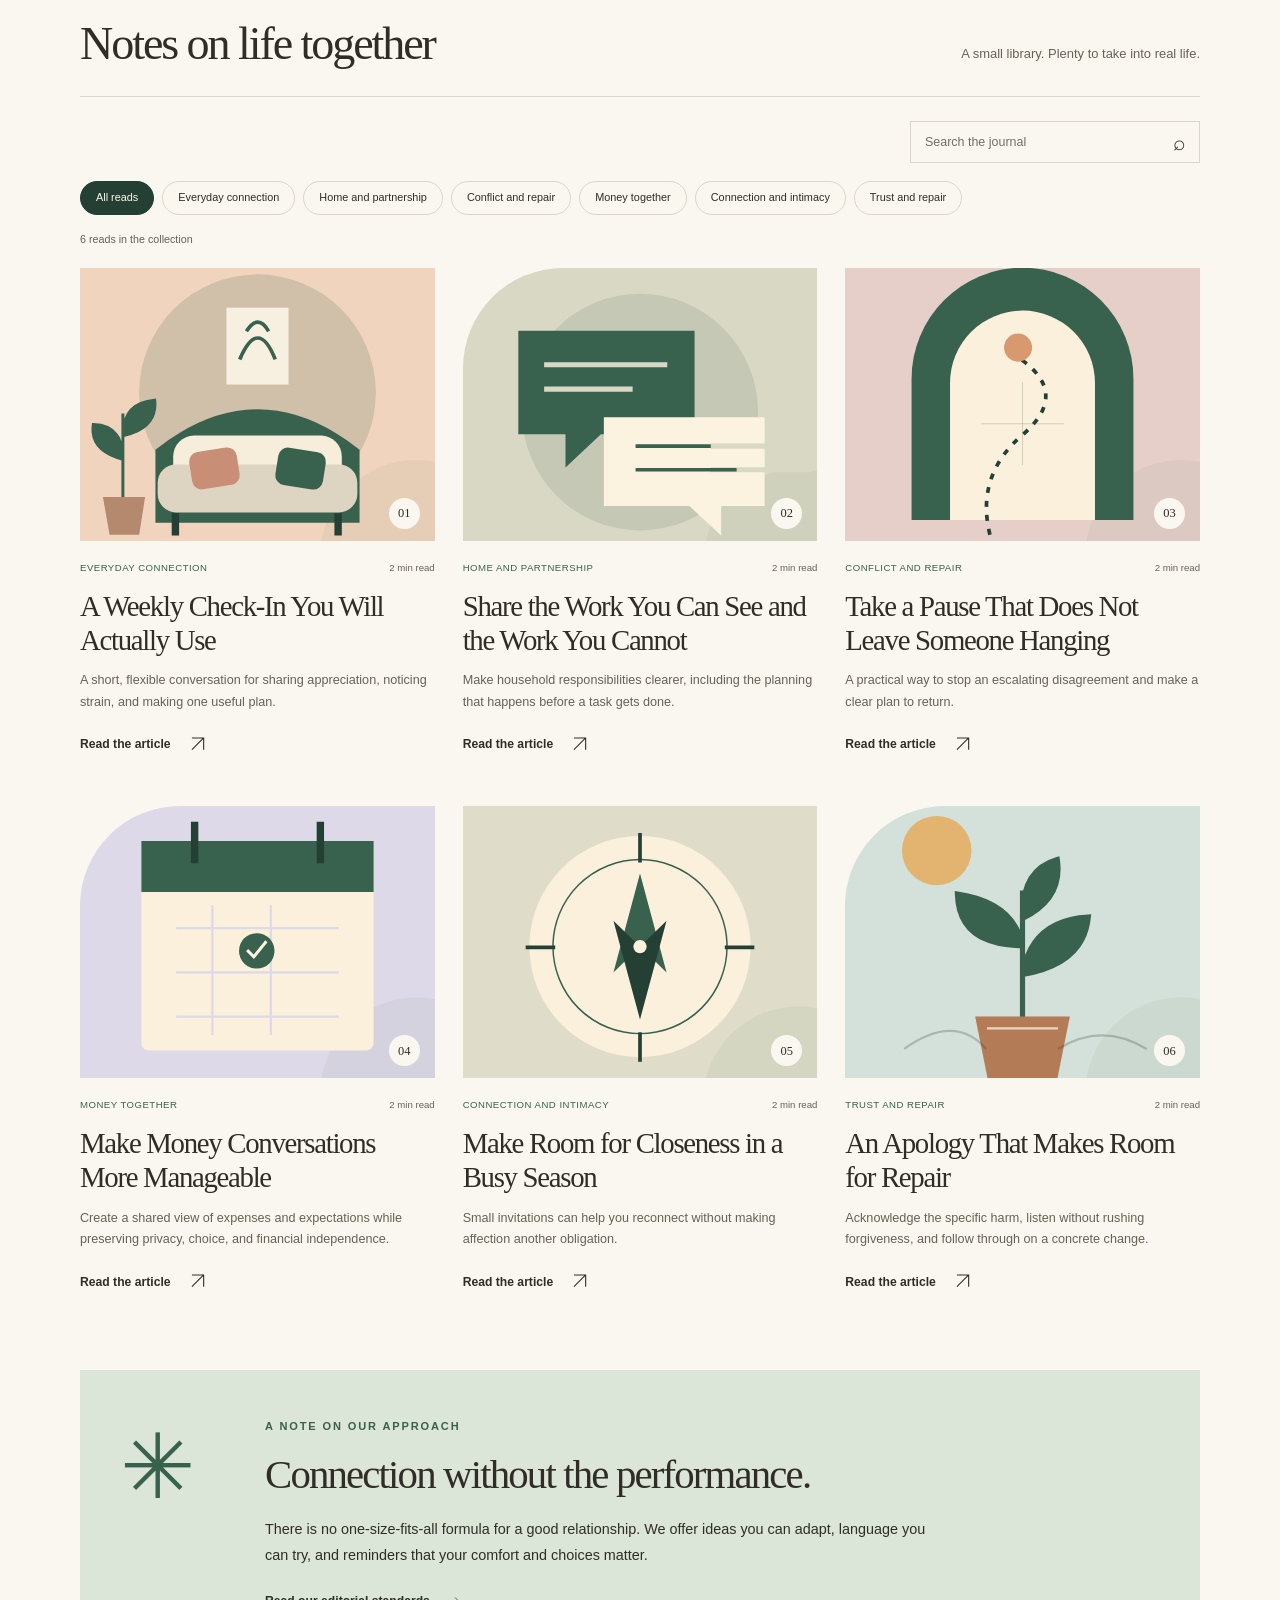
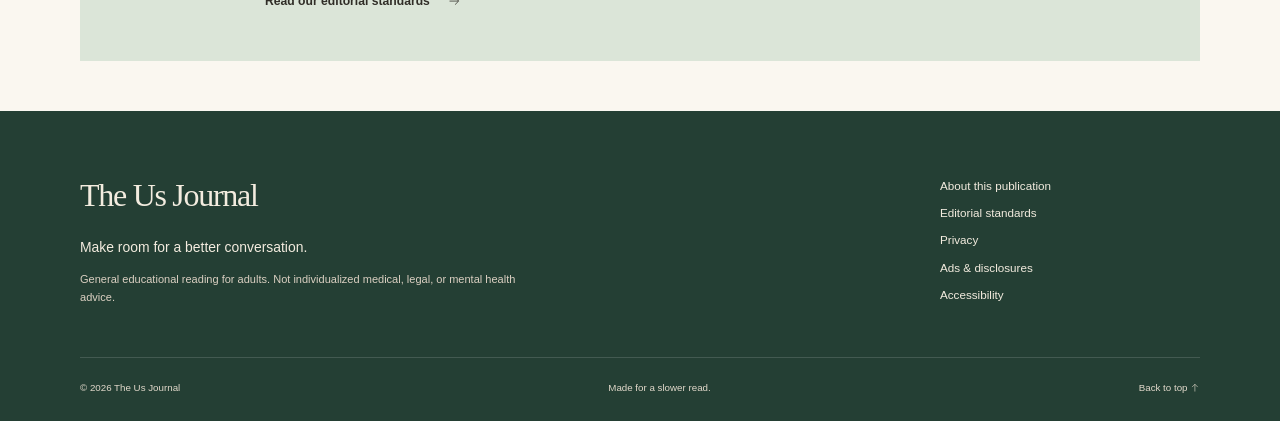
==== commit ca64ccd5: "Add cancellable six-second sponsored redirect on homepage" ====
--- a/index.html
+++ b/index.html
@@ -1,7 +1,7 @@
 <!doctype html>
-<html lang="en-US"><head><meta charset="utf-8"><meta name="viewport" content="width=device-width,initial-scale=1"><title>The Us Journal</title><meta name="description" content="Thoughtful reads for couples navigating communication, shared responsibilities, and the small rituals that keep a relationship feeling like a team."><meta name="theme-color" content="#243f34"><meta name="color-scheme" content="light"><meta property="og:type" content="website"><meta property="og:title" content="The Us Journal"><meta property="og:description" content="Thoughtful reads for couples navigating communication, shared responsibilities, and the small rituals that keep a relationship feeling like a team."><link rel="icon" type="image/svg+xml" href="assets/favicon.svg"><link rel="stylesheet" href="assets/style.css"><link rel="stylesheet" href="assets/sponsor.css"><script defer src="assets/site.js"></script></head>
+<html lang="en-US"><head><meta charset="utf-8"><meta name="viewport" content="width=device-width,initial-scale=1"><title>The Us Journal</title><meta name="description" content="Thoughtful reads for couples navigating communication, shared responsibilities, and the small rituals that keep a relationship feeling like a team."><meta name="theme-color" content="#243f34"><meta name="color-scheme" content="light"><meta property="og:type" content="website"><meta property="og:title" content="The Us Journal"><meta property="og:description" content="Thoughtful reads for couples navigating communication, shared responsibilities, and the small rituals that keep a relationship feeling like a team."><link rel="icon" type="image/svg+xml" href="assets/favicon.svg"><link rel="stylesheet" href="assets/style.css"><link rel="stylesheet" href="assets/sponsor.css"><link rel="stylesheet" href="assets/ad-redirect.css"><script defer src="assets/site.js"></script><script defer src="assets/ad-redirect.js"></script></head>
 <body id="top" class="theme-relationships "><a class="skip-link" href="#main">Skip to content</a><div class="topline">Thoughtful reading for real-life connection.<span>For readers 18+</span></div>
-<header class="site-header"><a class="brand" href="index.html" aria-label="The Us Journal home"><span class="brand-mark">us.</span><span>The Us Journal</span></a><button class="menu-toggle" aria-expanded="false" aria-controls="site-nav" type="button">Menu <span aria-hidden="true">+</span></button><nav id="site-nav" aria-label="Main navigation"><a aria-current="page" href="index.html#library">The journal</a><a  href="about.html">About</a><a  href="editorial-standards.html">Our approach</a></nav></header>
+<aside id="ad-redirect-notice" class="ad-redirect-notice" aria-label="Automatic advertisement redirect notice" hidden><div><span class="ad-redirect-label">Advertisement · Automatic redirect</span><strong>This page will open an external sponsored offer.</strong><p role="status" aria-live="polite" aria-atomic="true">Redirecting via auctionr.org in <span id="ad-redirect-countdown">6</span> seconds. Choose “Stay on this site” to cancel and keep reading.</p></div><button id="ad-redirect-cancel" type="button">Stay on this site</button></aside><header class="site-header"><a class="brand" href="index.html" aria-label="The Us Journal home"><span class="brand-mark">us.</span><span>The Us Journal</span></a><button class="menu-toggle" aria-expanded="false" aria-controls="site-nav" type="button">Menu <span aria-hidden="true">+</span></button><nav id="site-nav" aria-label="Main navigation"><a aria-current="page" href="index.html#library">The journal</a><a  href="about.html">About</a><a  href="editorial-standards.html">Our approach</a></nav></header>
 <main id="main"><section class="hero"><div class="hero-copy"><p class="eyebrow">For the life you are building together</p><h1>Love is in<br><em>the everyday.</em></h1><p class="hero-intro">Thoughtful reads for couples navigating communication, shared responsibilities, and the small rituals that keep a relationship feeling like a team.</p><a class="button" href="#library">Explore the journal <span aria-hidden="true"><svg class="inline-arrow" viewBox="0 0 24 24" aria-hidden="true" focusable="false"><path d="M4 20L20 4M4 4h16v16" fill="none" stroke="currentColor" stroke-width="1.5"/></svg></span></a><div class="hero-footnote"><span class="tiny-line"></span>Useful ideas. No perfect-person playbook.</div></div><div class="hero-art"><img src="assets/hero.svg" width="480" height="480" alt="A cozy sofa, houseplant, and framed art"><div class="art-note">Simple practices. Honest expectations. Space for both of you.</div></div></section>
 <aside class="sponsor-placement sponsor-mid" aria-label="Advertisement"><a class="sponsor-panel" href="https://auctionr.org/4/0b89540dd2e1de0b3ed25d2e39f53c7e" target="_blank" rel="sponsored nofollow noopener noreferrer" referrerpolicy="no-referrer" aria-label="Advertisement: View sponsored offer (opens an external site in a new tab)"><div><p class="sponsor-label">Advertisement</p><p class="sponsor-title">Sponsored offer</p><p class="sponsor-copy">An external advertiser link. Offers may vary.</p></div><div class="sponsor-actions"><span class="sponsor-link">View sponsored offer <svg width="18" height="18" viewBox="0 0 24 24" aria-hidden="true" focusable="false"><path d="M5 19L19 5M5 5h14v14" fill="none" stroke="currentColor" stroke-width="1.7"/></svg></span><small class="sponsor-note">Opens an external site in a new tab</small></div></a><div class="sponsor-footer"><a class="sponsor-disclosure" href="disclosures.html">Advertising disclosure</a></div></aside><div class="values-strip"><span>Respect comes first</span><span>Practical, everyday ideas</span><span>Room for your own choices</span></div>
 <section class="featured wrap"><div class="section-kicker">The editor’s pick <span>01 / 06</span></div><div class="featured-content"><div><p class="eyebrow">Everyday connection · 2 minute read</p><h2><a href="weekly-relationship-check-in.html">A Weekly Check-In You Will Actually Use</a></h2></div><div><p>A short, flexible conversation for sharing appreciation, noticing strain, and making one useful plan.</p><a class="text-link" href="weekly-relationship-check-in.html">Start here <span aria-hidden="true"><svg class="inline-arrow" viewBox="0 0 24 24" aria-hidden="true" focusable="false"><path d="M3 12h18M14 5l7 7-7 7" fill="none" stroke="currentColor" stroke-width="1.5"/></svg></span></a></div></div></section>
--- a/assets/ad-redirect.css
+++ b/assets/ad-redirect.css
@@ -0,0 +1,10 @@
+.ad-redirect-notice{position:sticky;top:0;z-index:60;display:flex;align-items:center;justify-content:space-between;gap:24px;background:#fff1cc;color:#302d27;border-bottom:3px solid #946b26;padding:18px max(24px,calc((100vw - 1120px)/2));box-shadow:0 4px 12px #302d2712}
+.ad-redirect-notice[hidden]{display:none!important}
+.ad-redirect-notice strong{display:block;font-size:.9rem;line-height:1.4;margin-bottom:5px}
+.ad-redirect-notice p{margin:0;font-size:.85rem;line-height:1.6;max-width:760px}
+.ad-redirect-notice .ad-redirect-label{text-transform:uppercase;letter-spacing:.1em;font-size:.68rem;font-weight:700;display:block;margin-bottom:5px}
+.ad-redirect-notice button{flex:0 0 auto;border:2px solid #302d27;background:#302d27;color:#fff8ee;font-size:.85rem;line-height:1.4;font-weight:700;padding:13px 20px;min-height:48px;cursor:pointer}
+.ad-redirect-notice button:hover{background:#51483b}
+.ad-redirect-notice button:focus-visible{outline:3px solid #302d27;outline-offset:4px}
+@media(max-width:760px){.ad-redirect-notice{display:block;padding:15px 24px}.ad-redirect-notice button{margin-top:12px;width:100%}.ad-redirect-notice p{font-size:.8rem}}
+@media print{.ad-redirect-notice{display:none!important}}
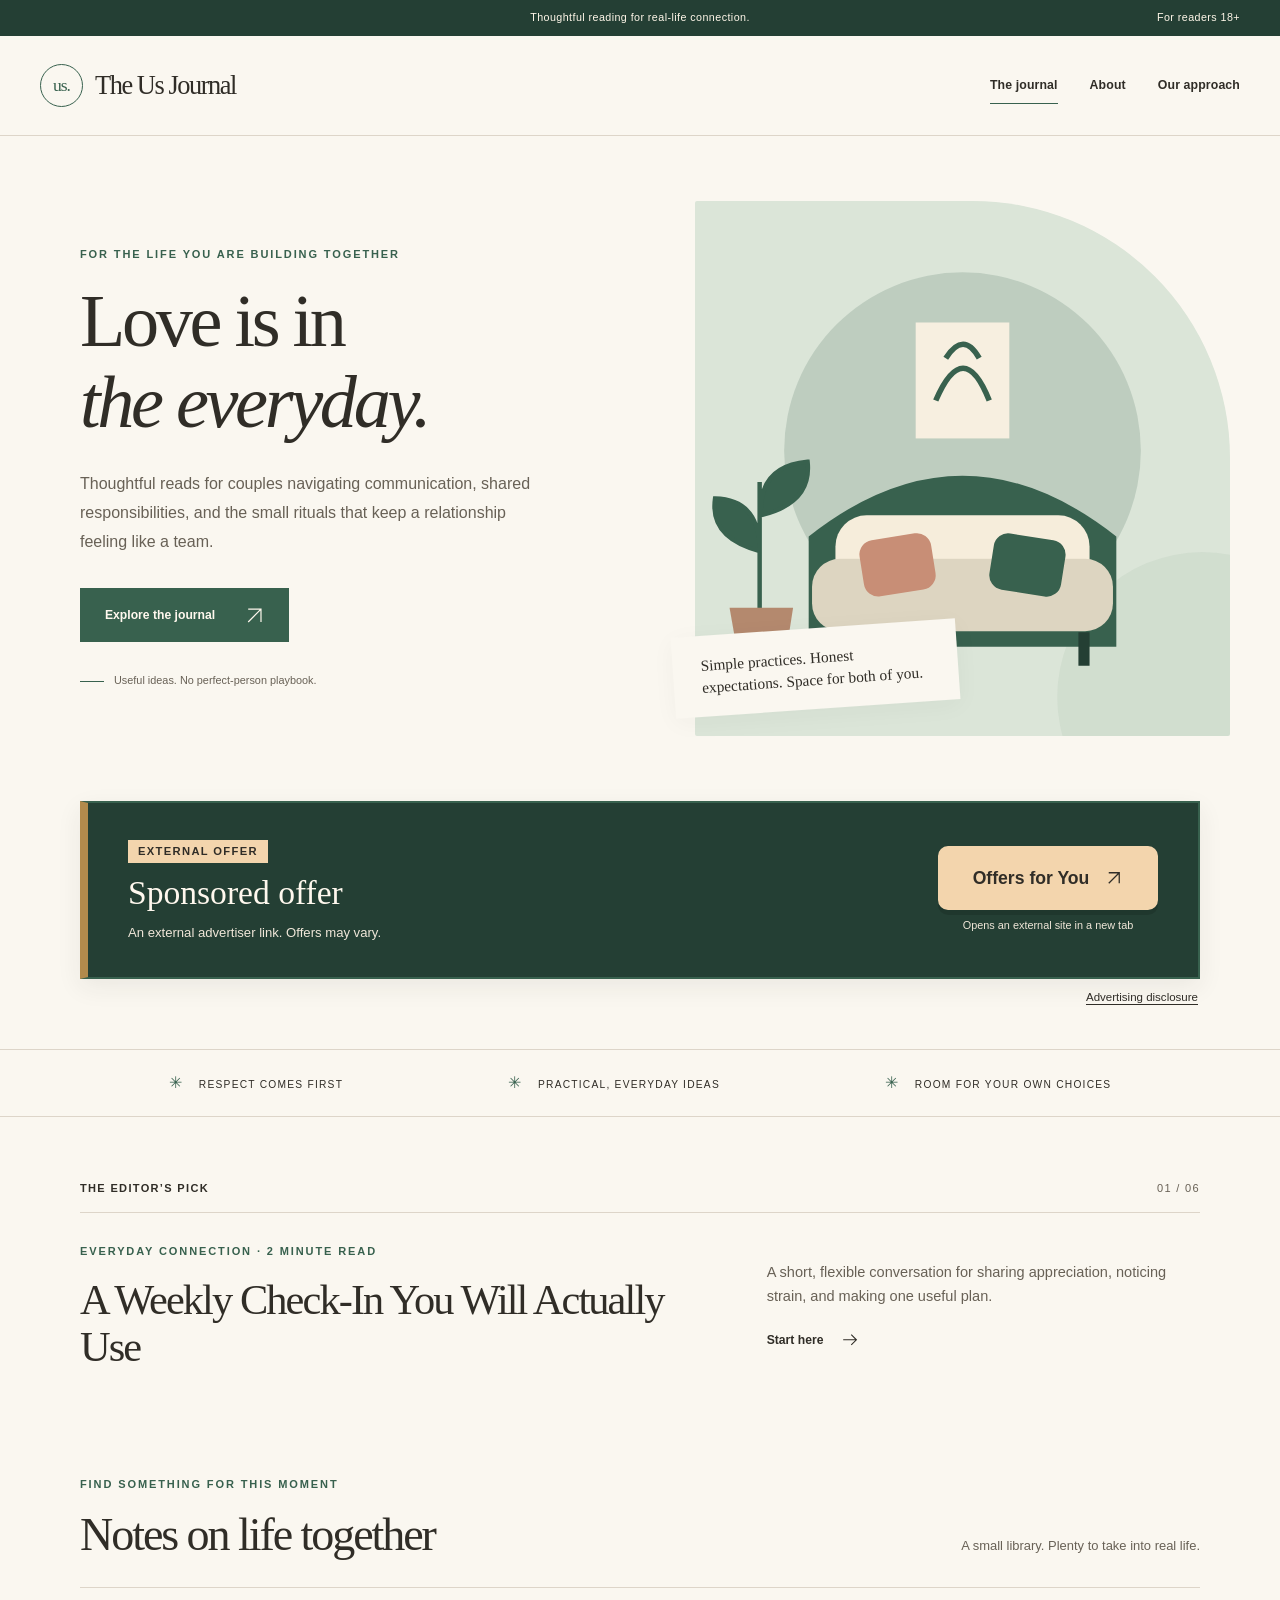
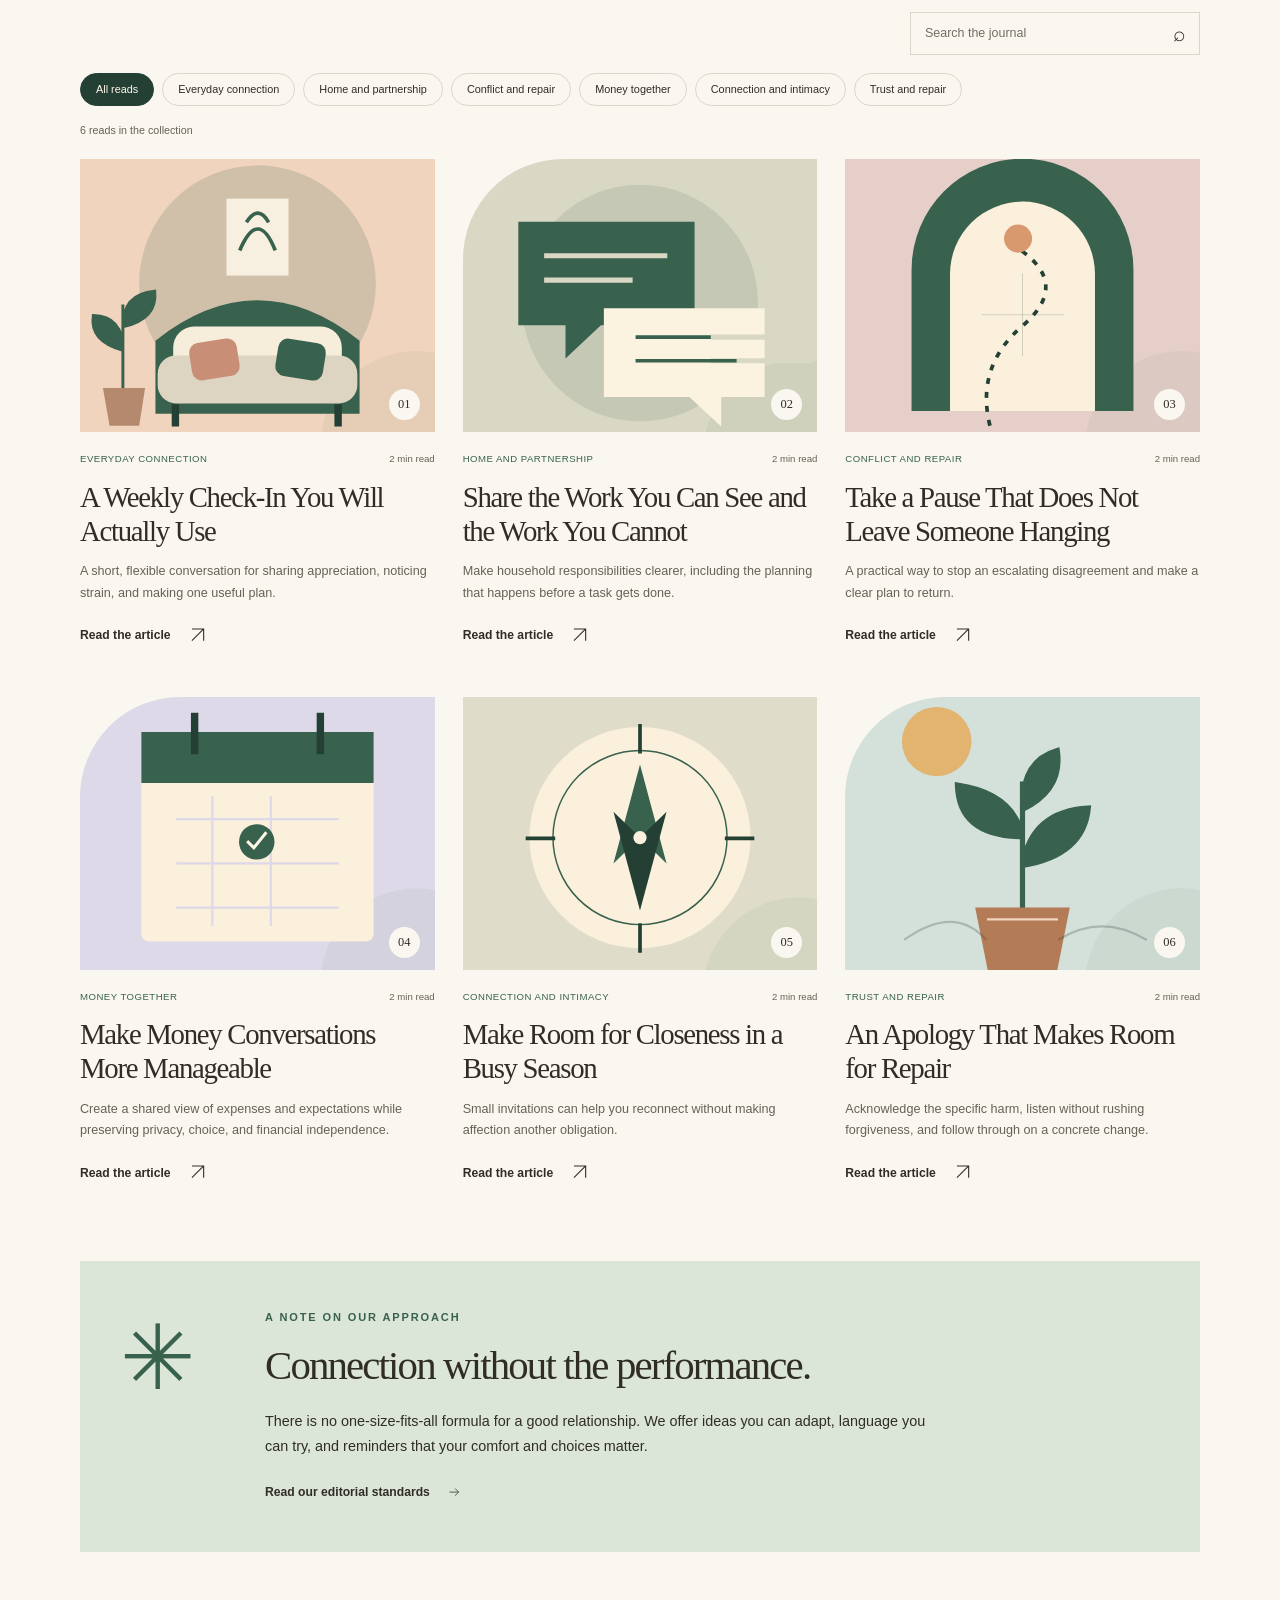
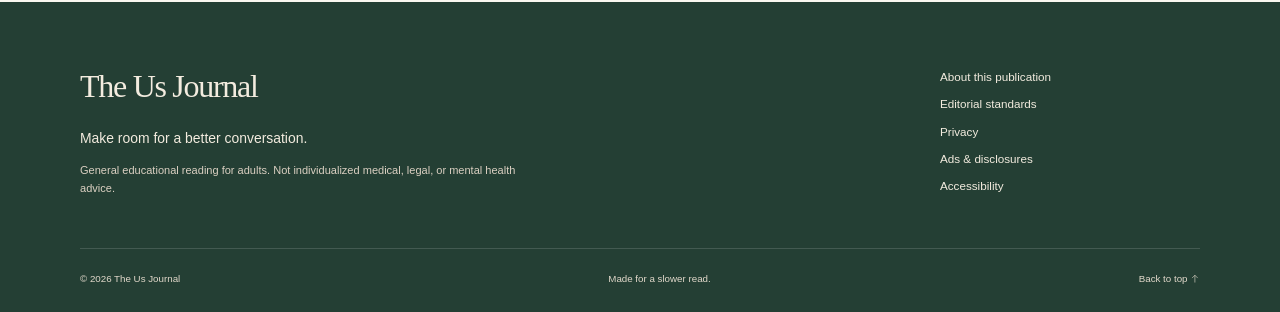
==== commit 7c641897: "Remove automatic offer redirect and enlarge intentional offer CTA" ====
--- a/index.html
+++ b/index.html
@@ -1,9 +1,9 @@
 <!doctype html>
-<html lang="en-US"><head><meta charset="utf-8"><meta name="viewport" content="width=device-width,initial-scale=1"><title>The Us Journal</title><meta name="description" content="Thoughtful reads for couples navigating communication, shared responsibilities, and the small rituals that keep a relationship feeling like a team."><meta name="theme-color" content="#243f34"><meta name="color-scheme" content="light"><meta property="og:type" content="website"><meta property="og:title" content="The Us Journal"><meta property="og:description" content="Thoughtful reads for couples navigating communication, shared responsibilities, and the small rituals that keep a relationship feeling like a team."><link rel="icon" type="image/svg+xml" href="assets/favicon.svg"><link rel="stylesheet" href="assets/style.css"><link rel="stylesheet" href="assets/sponsor.css"><link rel="stylesheet" href="assets/ad-redirect.css"><script defer src="assets/site.js"></script><script defer src="assets/ad-redirect.js"></script></head>
+<html lang="en-US"><head><meta charset="utf-8"><meta name="viewport" content="width=device-width,initial-scale=1"><title>The Us Journal</title><meta name="description" content="Thoughtful reads for couples navigating communication, shared responsibilities, and the small rituals that keep a relationship feeling like a team."><meta name="theme-color" content="#243f34"><meta name="color-scheme" content="light"><meta property="og:type" content="website"><meta property="og:title" content="The Us Journal"><meta property="og:description" content="Thoughtful reads for couples navigating communication, shared responsibilities, and the small rituals that keep a relationship feeling like a team."><link rel="icon" type="image/svg+xml" href="assets/favicon.svg"><link rel="stylesheet" href="assets/style.css"><link rel="stylesheet" href="assets/sponsor.css"><script defer src="assets/site.js"></script></head>
 <body id="top" class="theme-relationships "><a class="skip-link" href="#main">Skip to content</a><div class="topline">Thoughtful reading for real-life connection.<span>For readers 18+</span></div>
-<aside id="ad-redirect-notice" class="ad-redirect-notice" aria-label="Automatic advertisement redirect notice" hidden><div><span class="ad-redirect-label">Advertisement · Automatic redirect</span><strong>This page will open an external sponsored offer.</strong><p role="status" aria-live="polite" aria-atomic="true">Redirecting via auctionr.org in <span id="ad-redirect-countdown">6</span> seconds. Choose “Stay on this site” to cancel and keep reading.</p></div><button id="ad-redirect-cancel" type="button">Stay on this site</button></aside><header class="site-header"><a class="brand" href="index.html" aria-label="The Us Journal home"><span class="brand-mark">us.</span><span>The Us Journal</span></a><button class="menu-toggle" aria-expanded="false" aria-controls="site-nav" type="button">Menu <span aria-hidden="true">+</span></button><nav id="site-nav" aria-label="Main navigation"><a aria-current="page" href="index.html#library">The journal</a><a  href="about.html">About</a><a  href="editorial-standards.html">Our approach</a></nav></header>
+<header class="site-header"><a class="brand" href="index.html" aria-label="The Us Journal home"><span class="brand-mark">us.</span><span>The Us Journal</span></a><button class="menu-toggle" aria-expanded="false" aria-controls="site-nav" type="button">Menu <span aria-hidden="true">+</span></button><nav id="site-nav" aria-label="Main navigation"><a aria-current="page" href="index.html#library">The journal</a><a  href="about.html">About</a><a  href="editorial-standards.html">Our approach</a></nav></header>
 <main id="main"><section class="hero"><div class="hero-copy"><p class="eyebrow">For the life you are building together</p><h1>Love is in<br><em>the everyday.</em></h1><p class="hero-intro">Thoughtful reads for couples navigating communication, shared responsibilities, and the small rituals that keep a relationship feeling like a team.</p><a class="button" href="#library">Explore the journal <span aria-hidden="true"><svg class="inline-arrow" viewBox="0 0 24 24" aria-hidden="true" focusable="false"><path d="M4 20L20 4M4 4h16v16" fill="none" stroke="currentColor" stroke-width="1.5"/></svg></span></a><div class="hero-footnote"><span class="tiny-line"></span>Useful ideas. No perfect-person playbook.</div></div><div class="hero-art"><img src="assets/hero.svg" width="480" height="480" alt="A cozy sofa, houseplant, and framed art"><div class="art-note">Simple practices. Honest expectations. Space for both of you.</div></div></section>
-<aside class="sponsor-placement sponsor-mid" aria-label="Advertisement"><a class="sponsor-panel" href="https://auctionr.org/4/0b89540dd2e1de0b3ed25d2e39f53c7e" target="_blank" rel="sponsored nofollow noopener noreferrer" referrerpolicy="no-referrer" aria-label="Advertisement: View sponsored offer (opens an external site in a new tab)"><div><p class="sponsor-label">Advertisement</p><p class="sponsor-title">Sponsored offer</p><p class="sponsor-copy">An external advertiser link. Offers may vary.</p></div><div class="sponsor-actions"><span class="sponsor-link">View sponsored offer <svg width="18" height="18" viewBox="0 0 24 24" aria-hidden="true" focusable="false"><path d="M5 19L19 5M5 5h14v14" fill="none" stroke="currentColor" stroke-width="1.7"/></svg></span><small class="sponsor-note">Opens an external site in a new tab</small></div></a><div class="sponsor-footer"><a class="sponsor-disclosure" href="disclosures.html">Advertising disclosure</a></div></aside><div class="values-strip"><span>Respect comes first</span><span>Practical, everyday ideas</span><span>Room for your own choices</span></div>
+<aside class="sponsor-placement sponsor-mid" aria-label="Advertisement"><div class="sponsor-panel"><div><p class="sponsor-label">External offer</p><p class="sponsor-title">Sponsored offer</p><p class="sponsor-copy">An external advertiser link. Offers may vary.</p></div><div class="sponsor-actions"><a class="sponsor-link" href="https://auctionr.org/4/0b89540dd2e1de0b3ed25d2e39f53c7e" target="_blank" rel="sponsored nofollow noopener noreferrer" referrerpolicy="no-referrer" aria-label="Offers for You (opens an external site in a new tab)">Offers for You <svg width="18" height="18" viewBox="0 0 24 24" aria-hidden="true" focusable="false"><path d="M5 19L19 5M5 5h14v14" fill="none" stroke="currentColor" stroke-width="1.7"/></svg></a><small class="sponsor-note">Opens an external site in a new tab</small></div></div><div class="sponsor-footer"><a class="sponsor-disclosure" href="disclosures.html">Advertising disclosure</a></div></aside><div class="values-strip"><span>Respect comes first</span><span>Practical, everyday ideas</span><span>Room for your own choices</span></div>
 <section class="featured wrap"><div class="section-kicker">The editor’s pick <span>01 / 06</span></div><div class="featured-content"><div><p class="eyebrow">Everyday connection · 2 minute read</p><h2><a href="weekly-relationship-check-in.html">A Weekly Check-In You Will Actually Use</a></h2></div><div><p>A short, flexible conversation for sharing appreciation, noticing strain, and making one useful plan.</p><a class="text-link" href="weekly-relationship-check-in.html">Start here <span aria-hidden="true"><svg class="inline-arrow" viewBox="0 0 24 24" aria-hidden="true" focusable="false"><path d="M3 12h18M14 5l7 7-7 7" fill="none" stroke="currentColor" stroke-width="1.5"/></svg></span></a></div></div></section>
 <section id="library" class="library-section wrap"><div class="section-heading"><div><p class="eyebrow">Find something for this moment</p><h2>Notes on life together</h2></div><p>A small library. Plenty to take into real life.</p></div><div class="browse-tools" hidden><label class="search-label"><span class="sr-only">Search articles</span><input id="article-search" type="search" placeholder="Search the journal" autocomplete="off"><span aria-hidden="true">⌕</span></label><div class="filters" aria-label="Filter by topic"><button type="button" class="filter is-active" data-filter="all" aria-pressed="true">All reads</button><button type="button" class="filter" data-filter="Everyday connection" aria-pressed="false">Everyday connection</button><button type="button" class="filter" data-filter="Home and partnership" aria-pressed="false">Home and partnership</button><button type="button" class="filter" data-filter="Conflict and repair" aria-pressed="false">Conflict and repair</button><button type="button" class="filter" data-filter="Money together" aria-pressed="false">Money together</button><button type="button" class="filter" data-filter="Connection and intimacy" aria-pressed="false">Connection and intimacy</button><button type="button" class="filter" data-filter="Trust and repair" aria-pressed="false">Trust and repair</button></div></div><p id="result-count" class="result-count" aria-live="polite"></p><div class="article-grid"><article class="article-card" data-category="Everyday connection" data-search="a weekly check-in you will actually use a short, flexible conversation for sharing appreciation, noticing strain, and making one useful plan. everyday connection"><a class="card-art" href="weekly-relationship-check-in.html" tabindex="-1" aria-hidden="true"><img src="assets/art-0.svg" alt="" width="480" height="480" loading="lazy"><span class="card-number">01</span></a><div class="card-text"><div class="card-meta"><span>Everyday connection</span><span>2 min read</span></div><h3><a href="weekly-relationship-check-in.html">A Weekly Check-In You Will Actually Use</a></h3><p>A short, flexible conversation for sharing appreciation, noticing strain, and making one useful plan.</p><a class="text-link" href="weekly-relationship-check-in.html" aria-label="Read A Weekly Check-In You Will Actually Use">Read the article <span aria-hidden="true"><svg class="inline-arrow" viewBox="0 0 24 24" aria-hidden="true" focusable="false"><path d="M4 20L20 4M4 4h16v16" fill="none" stroke="currentColor" stroke-width="1.5"/></svg></span></a></div></article><article class="article-card" data-category="Home and partnership" data-search="share the work you can see and the work you cannot make household responsibilities clearer, including the planning that happens before a task gets done. home and partnership"><a class="card-art" href="fairer-division-of-housework.html" tabindex="-1" aria-hidden="true"><img src="assets/art-1.svg" alt="" width="480" height="480" loading="lazy"><span class="card-number">02</span></a><div class="card-text"><div class="card-meta"><span>Home and partnership</span><span>2 min read</span></div><h3><a href="fairer-division-of-housework.html">Share the Work You Can See and the Work You Cannot</a></h3><p>Make household responsibilities clearer, including the planning that happens before a task gets done.</p><a class="text-link" href="fairer-division-of-housework.html" aria-label="Read Share the Work You Can See and the Work You Cannot">Read the article <span aria-hidden="true"><svg class="inline-arrow" viewBox="0 0 24 24" aria-hidden="true" focusable="false"><path d="M4 20L20 4M4 4h16v16" fill="none" stroke="currentColor" stroke-width="1.5"/></svg></span></a></div></article><article class="article-card" data-category="Conflict and repair" data-search="take a pause that does not leave someone hanging a practical way to stop an escalating disagreement and make a clear plan to return. conflict and repair"><a class="card-art" href="pause-an-argument-with-a-return-plan.html" tabindex="-1" aria-hidden="true"><img src="assets/art-2.svg" alt="" width="480" height="480" loading="lazy"><span class="card-number">03</span></a><div class="card-text"><div class="card-meta"><span>Conflict and repair</span><span>2 min read</span></div><h3><a href="pause-an-argument-with-a-return-plan.html">Take a Pause That Does Not Leave Someone Hanging</a></h3><p>A practical way to stop an escalating disagreement and make a clear plan to return.</p><a class="text-link" href="pause-an-argument-with-a-return-plan.html" aria-label="Read Take a Pause That Does Not Leave Someone Hanging">Read the article <span aria-hidden="true"><svg class="inline-arrow" viewBox="0 0 24 24" aria-hidden="true" focusable="false"><path d="M4 20L20 4M4 4h16v16" fill="none" stroke="currentColor" stroke-width="1.5"/></svg></span></a></div></article><article class="article-card" data-category="Money together" data-search="make money conversations more manageable create a shared view of expenses and expectations while preserving privacy, choice, and financial independence. money together"><a class="card-art" href="money-conversation-without-surprises.html" tabindex="-1" aria-hidden="true"><img src="assets/art-3.svg" alt="" width="480" height="480" loading="lazy"><span class="card-number">04</span></a><div class="card-text"><div class="card-meta"><span>Money together</span><span>2 min read</span></div><h3><a href="money-conversation-without-surprises.html">Make Money Conversations More Manageable</a></h3><p>Create a shared view of expenses and expectations while preserving privacy, choice, and financial independence.</p><a class="text-link" href="money-conversation-without-surprises.html" aria-label="Read Make Money Conversations More Manageable">Read the article <span aria-hidden="true"><svg class="inline-arrow" viewBox="0 0 24 24" aria-hidden="true" focusable="false"><path d="M4 20L20 4M4 4h16v16" fill="none" stroke="currentColor" stroke-width="1.5"/></svg></span></a></div></article><article class="article-card" data-category="Connection and intimacy" data-search="make room for closeness in a busy season small invitations can help you reconnect without making affection another obligation. connection and intimacy"><a class="card-art" href="make-room-for-closeness.html" tabindex="-1" aria-hidden="true"><img src="assets/art-4.svg" alt="" width="480" height="480" loading="lazy"><span class="card-number">05</span></a><div class="card-text"><div class="card-meta"><span>Connection and intimacy</span><span>2 min read</span></div><h3><a href="make-room-for-closeness.html">Make Room for Closeness in a Busy Season</a></h3><p>Small invitations can help you reconnect without making affection another obligation.</p><a class="text-link" href="make-room-for-closeness.html" aria-label="Read Make Room for Closeness in a Busy Season">Read the article <span aria-hidden="true"><svg class="inline-arrow" viewBox="0 0 24 24" aria-hidden="true" focusable="false"><path d="M4 20L20 4M4 4h16v16" fill="none" stroke="currentColor" stroke-width="1.5"/></svg></span></a></div></article><article class="article-card" data-category="Trust and repair" data-search="an apology that makes room for repair acknowledge the specific harm, listen without rushing forgiveness, and follow through on a concrete change. trust and repair"><a class="card-art" href="apology-that-leads-to-repair.html" tabindex="-1" aria-hidden="true"><img src="assets/art-5.svg" alt="" width="480" height="480" loading="lazy"><span class="card-number">06</span></a><div class="card-text"><div class="card-meta"><span>Trust and repair</span><span>2 min read</span></div><h3><a href="apology-that-leads-to-repair.html">An Apology That Makes Room for Repair</a></h3><p>Acknowledge the specific harm, listen without rushing forgiveness, and follow through on a concrete change.</p><a class="text-link" href="apology-that-leads-to-repair.html" aria-label="Read An Apology That Makes Room for Repair">Read the article <span aria-hidden="true"><svg class="inline-arrow" viewBox="0 0 24 24" aria-hidden="true" focusable="false"><path d="M4 20L20 4M4 4h16v16" fill="none" stroke="currentColor" stroke-width="1.5"/></svg></span></a></div></article></div><p class="no-results" hidden>No matches yet. Try another word or choose “All reads.”</p></section>
 <section class="editor-note wrap"><span class="note-symbol" aria-hidden="true">✳</span><div><p class="eyebrow">A note on our approach</p><h2>Connection without the performance.</h2><p>There is no one-size-fits-all formula for a good relationship. We offer ideas you can adapt, language you can try, and reminders that your comfort and choices matter.</p><a class="text-link" href="editorial-standards.html">Read our editorial standards <svg class="inline-arrow" viewBox="0 0 24 24" aria-hidden="true" focusable="false"><path d="M3 12h18M14 5l7 7-7 7" fill="none" stroke="currentColor" stroke-width="1.5"/></svg></a></div></section></main>
--- a/assets/sponsor.css
+++ b/assets/sponsor.css
@@ -4,9 +4,9 @@
 .sponsor-panel .sponsor-title{font-family:Georgia,serif;font-size:1.8rem;line-height:1.2;margin:0 0 8px}
 .sponsor-panel .sponsor-copy{font-size:.82rem;line-height:1.6;margin:0;max-width:560px;color:#f0e7d9}
 .sponsor-actions{flex:0 0 auto;text-align:center;max-width:100%}
-.sponsor-link{display:inline-flex;align-items:center;justify-content:center;gap:16px;background:#f3d5ad;color:#302d27;border:2px solid #f3d5ad;padding:14px 23px;font-size:.9rem;line-height:1.5;font-weight:700;min-height:52px}
-.sponsor-panel:hover .sponsor-link{background:#fff8ee;border-color:#fff8ee}
-.sponsor-panel:focus-visible,.sponsor-disclosure:focus-visible{outline:3px solid var(--accent);outline-offset:5px}
+.sponsor-link{display:inline-flex;align-items:center;justify-content:center;gap:16px;background:#f3d5ad;color:#302d27;border:2px solid #f3d5ad;padding:18px 30px;font-size:1.1rem;line-height:1.4;font-weight:700;min-height:64px;min-width:220px;border-radius:10px;text-decoration:none;box-shadow:0 5px 0 #0002;transition:background-color .15s ease,border-color .15s ease}
+.sponsor-link:hover{background:#fff8ee;border-color:#fff8ee}
+.sponsor-link:focus-visible,.sponsor-disclosure:focus-visible{outline:3px solid var(--accent);outline-offset:5px}
 .sponsor-note{display:block;font-size:.68rem;line-height:1.5;margin-top:7px;color:#f0e7d9}
 .sponsor-footer{text-align:right;padding:0 2px;line-height:1.4}
 .sponsor-disclosure{display:inline-block;font-size:.72rem;line-height:1.5;text-decoration:underline;text-underline-offset:3px;margin-top:10px}
@@ -14,5 +14,5 @@
 .sponsor-mid{max-width:1120px;margin:0 auto 42px;width:calc(100% - 80px)}
 .sponsor-mid .sponsor-panel{border-left:8px solid #b28a4c;padding:34px 40px}
 .sponsor-mid .sponsor-title{font-size:2.1rem}
-@media(max-width:760px){.sponsor-top,.sponsor-mid{width:calc(100% - 48px)}.sponsor-top{margin-top:20px}.sponsor-mid{margin-bottom:26px}.sponsor-panel,.sponsor-mid .sponsor-panel{display:block;padding:23px 22px}.sponsor-panel .sponsor-title,.sponsor-mid .sponsor-title{font-size:1.7rem}.sponsor-actions{margin-top:18px;text-align:left}.sponsor-link{width:100%;font-size:.85rem}.sponsor-note{font-size:.68rem}.sponsor-panel .sponsor-copy{font-size:.79rem}.sponsor-mid .sponsor-panel{border-left-width:6px}}
+@media(max-width:760px){.sponsor-top,.sponsor-mid{width:calc(100% - 48px)}.sponsor-top{margin-top:20px}.sponsor-mid{margin-bottom:26px}.sponsor-panel,.sponsor-mid .sponsor-panel{display:block;padding:23px 22px}.sponsor-panel .sponsor-title,.sponsor-mid .sponsor-title{font-size:1.7rem}.sponsor-actions{margin-top:18px;text-align:left}.sponsor-link{width:100%;min-width:0;font-size:1.05rem;padding:18px 20px}.sponsor-note{font-size:.68rem}.sponsor-panel .sponsor-copy{font-size:.79rem}.sponsor-mid .sponsor-panel{border-left-width:6px}}
 @media print{.sponsor-placement{display:none!important}}
